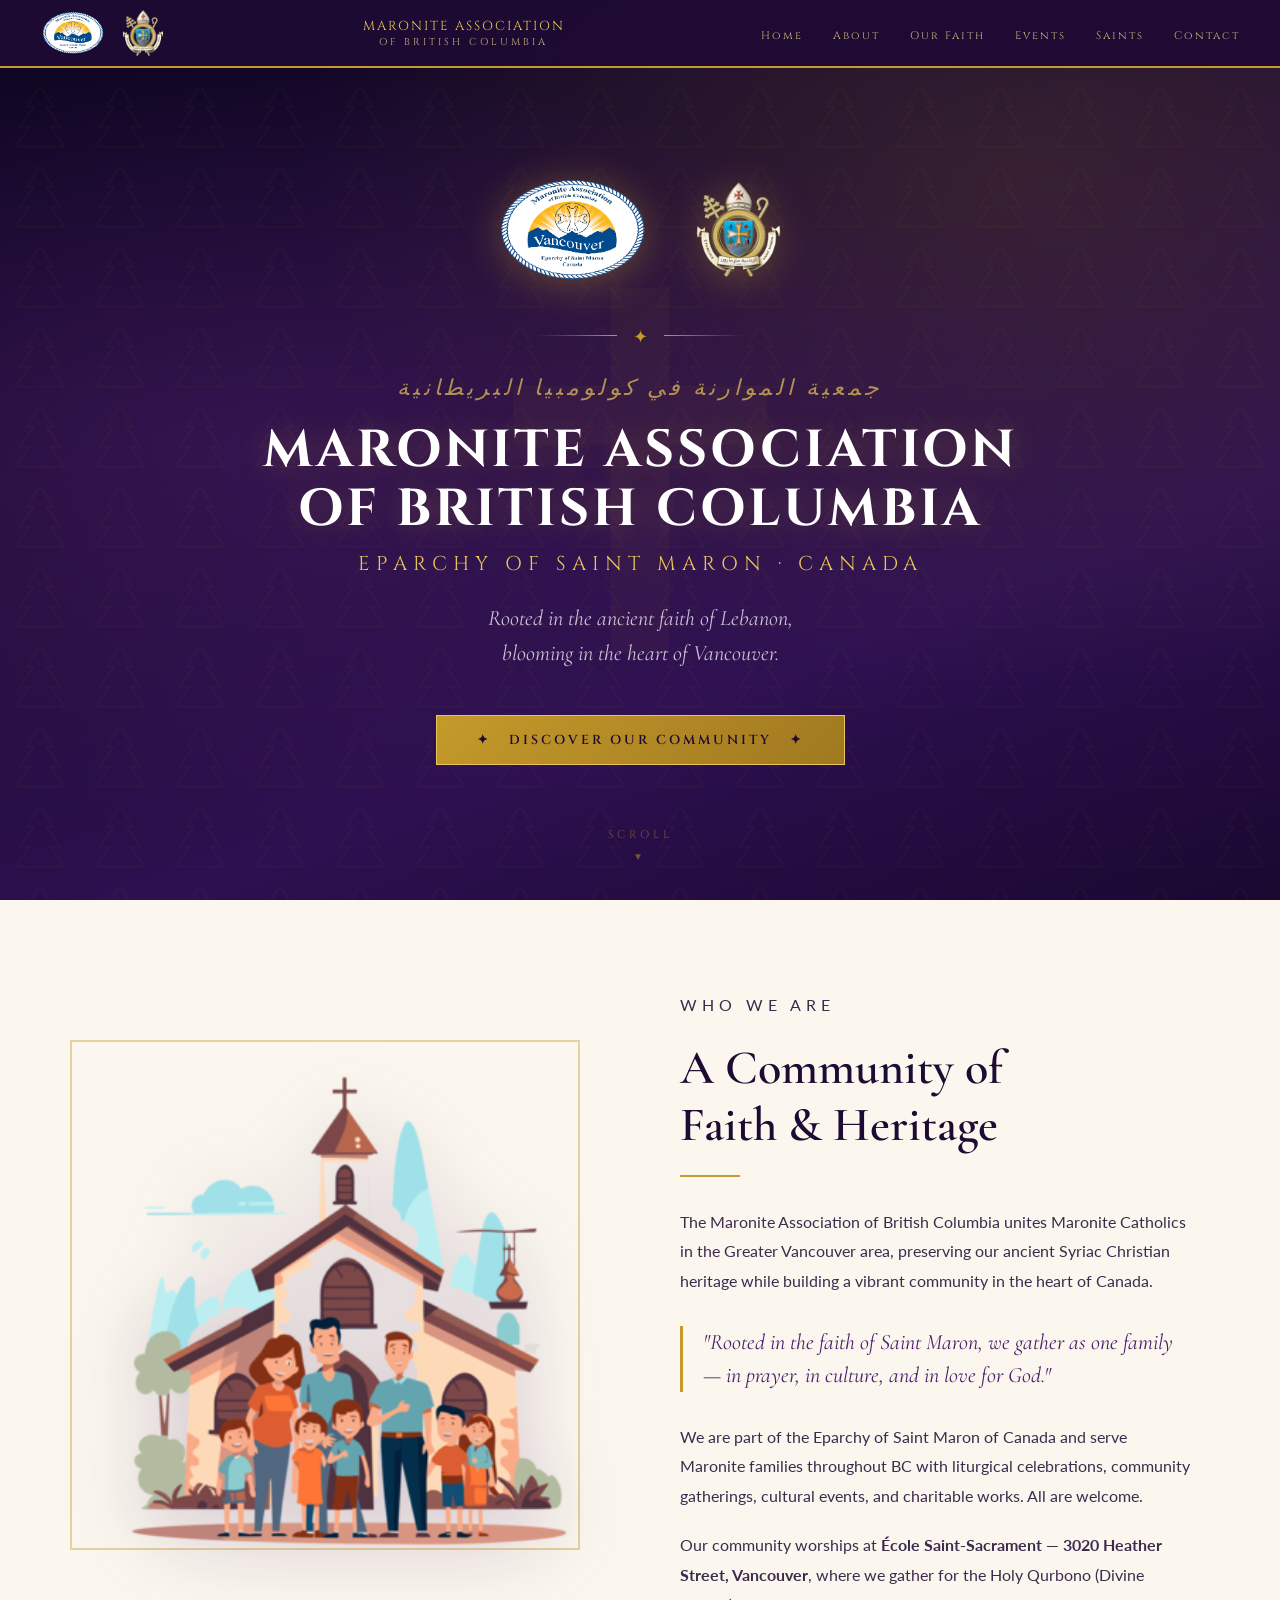
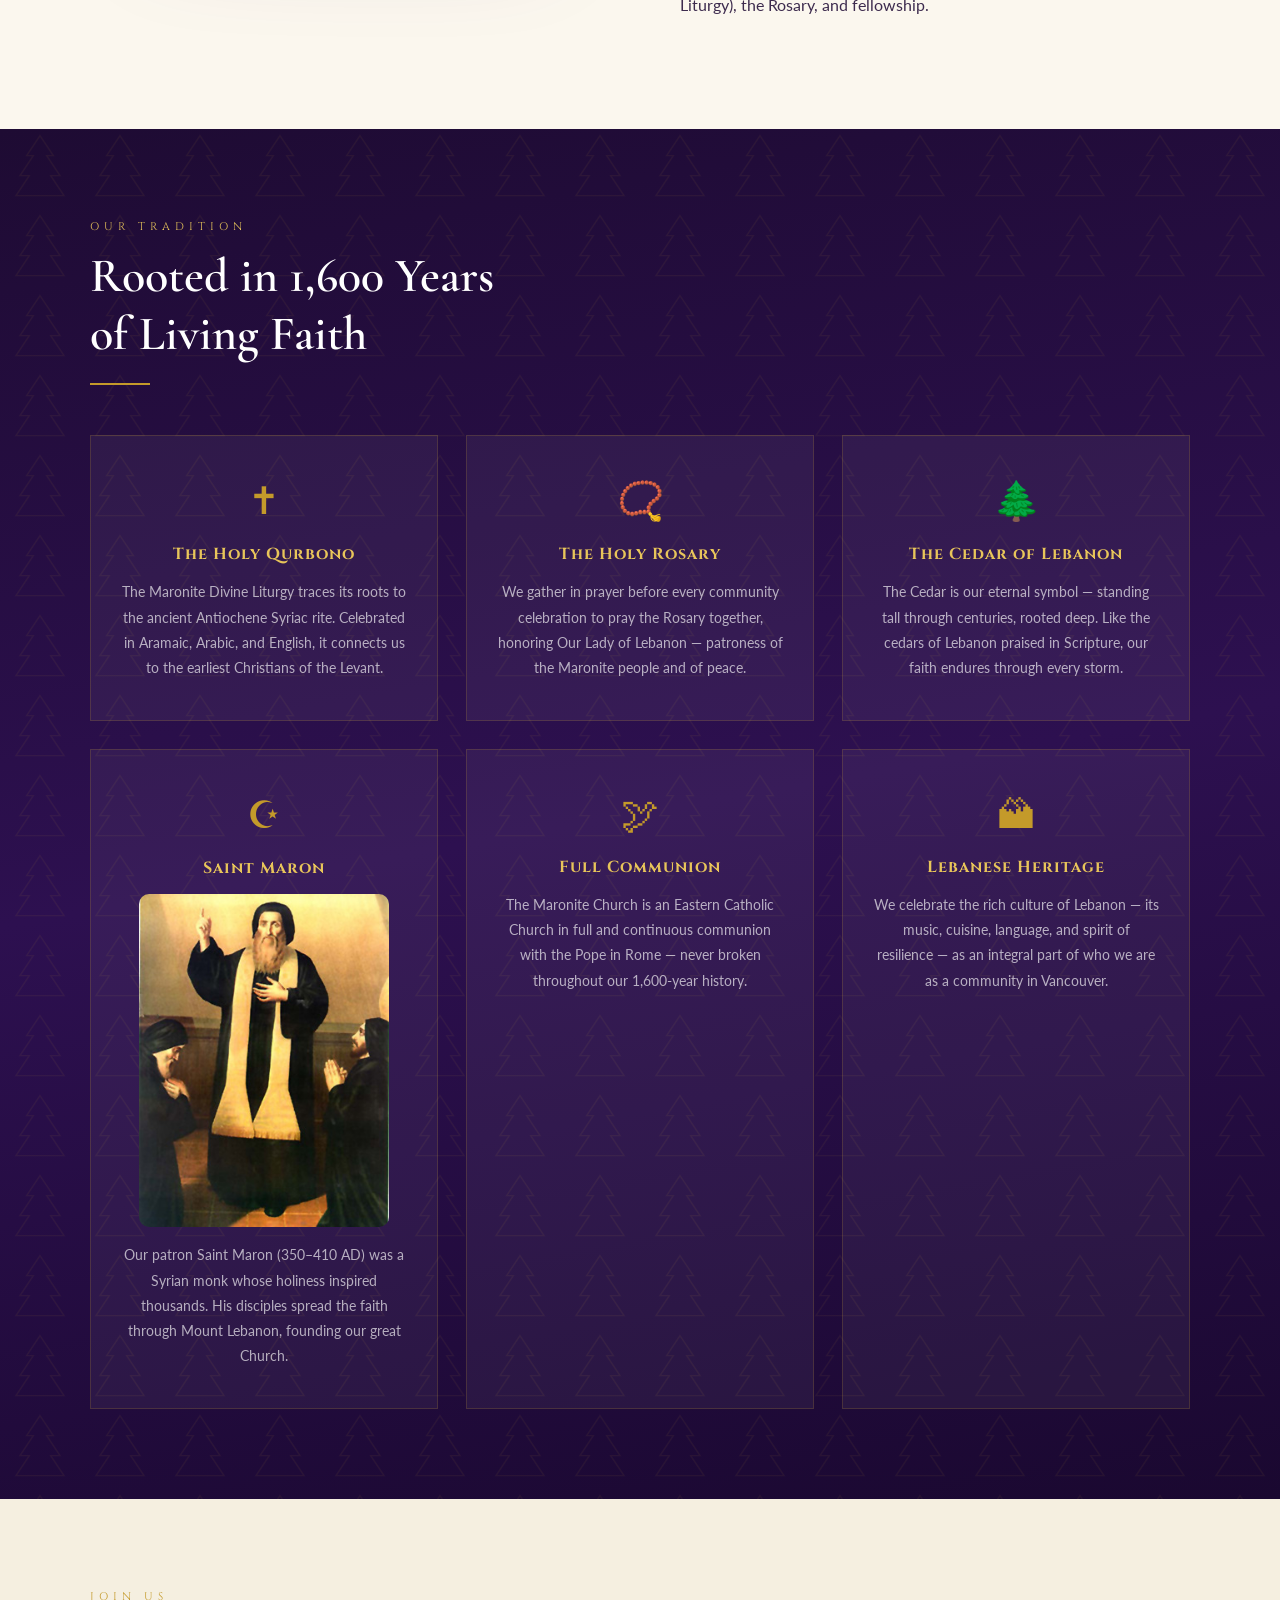
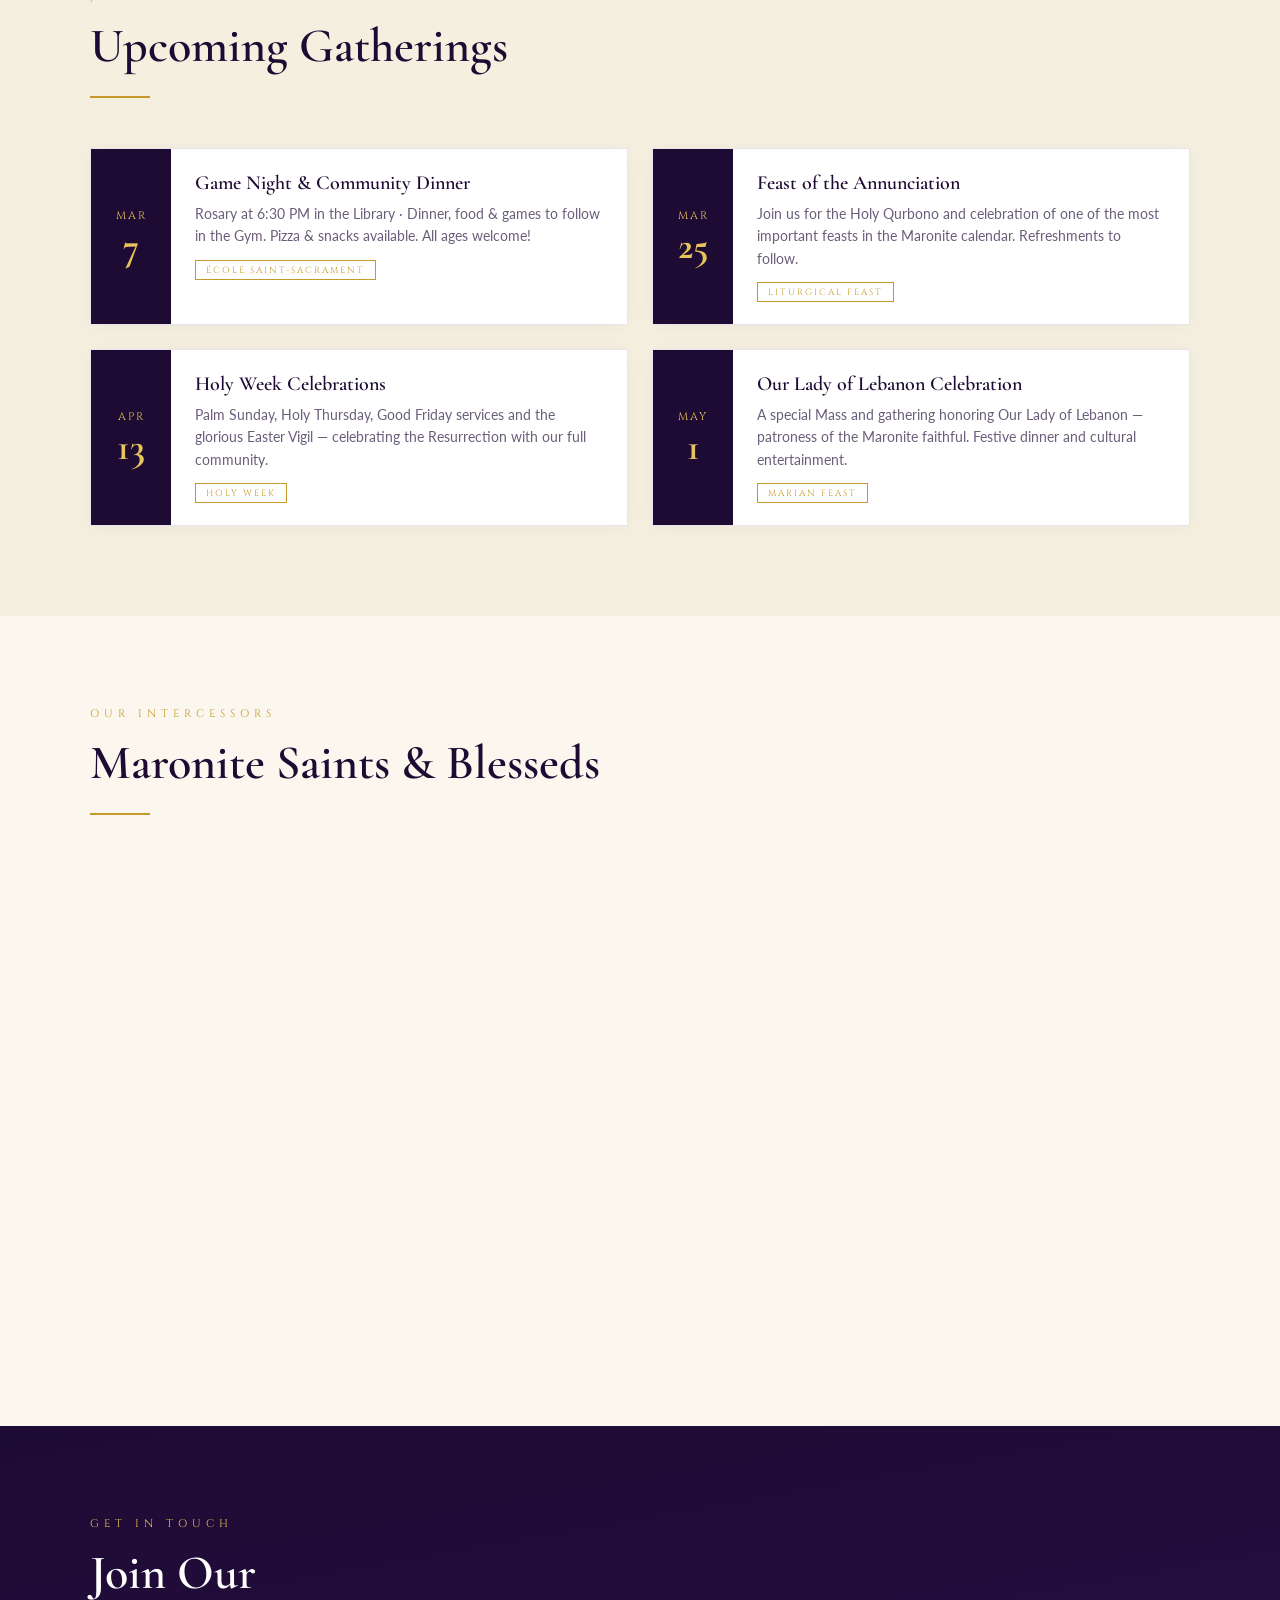
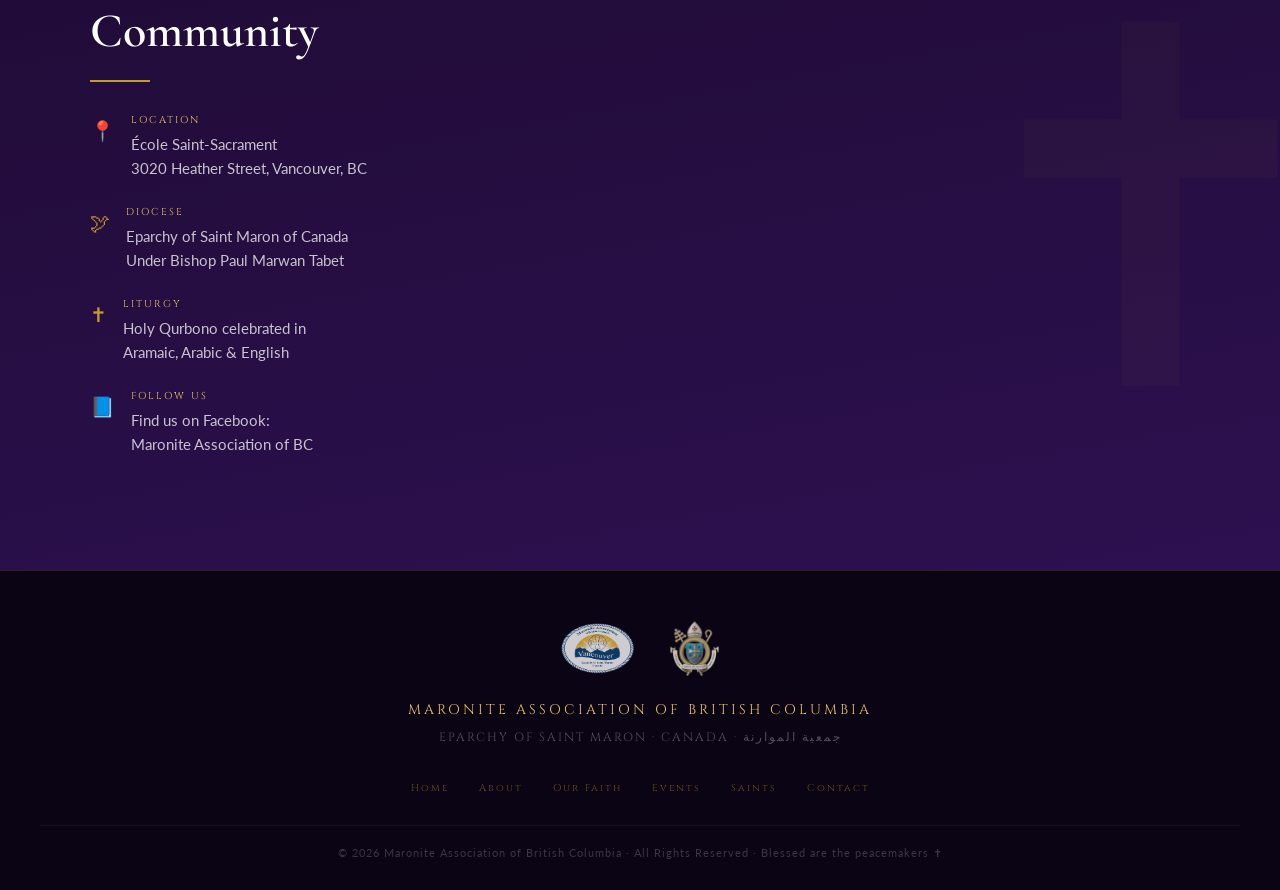
==== index.html @ 038db385 "Upload maronite website" ====
<!DOCTYPE html>
<html lang="en">
<head>
<meta charset="UTF-8">
<meta name="viewport" content="width=device-width, initial-scale=1.0">
<title>Maronite Association of BC</title>
<link rel="preconnect" href="https://fonts.googleapis.com">
<link href="https://fonts.googleapis.com/css2?family=Cormorant+Garamond:ital,wght@0,400;0,600;0,700;1,400;1,600&family=Cinzel:wght@400;600;700&family=Lato:wght@300;400;700&display=swap" rel="stylesheet">
<style>
*, *::before, *::after { box-sizing: border-box; margin: 0; padding: 0; }

:root {
  --deep:    #1E0B33;
  --purple:  #4A1E6B;
  --mid:     #7B3FA0;
  --gold:    #C49A2A;
  --gold2:   #E8C55A;
  --cream:   #FBF7EE;
  --offwhite:#F5EFE0;
  --text:    #1A0A2E;
  --grey:    #6B5E7A;
}

html { scroll-behavior: smooth; }

body {
  font-family: 'Lato', sans-serif;
  background: var(--cream);
  color: var(--text);
  overflow-x: hidden;
}

.faith-image {
  width: 100%;
  max-width: 250px;
  height: auto;
  margin: 15px auto;
  display: block;
  border-radius: 10px;
}

.faith-card {
  text-align: center;
}
/* ── NAV ───────────────────────────────────────────── */
nav {
  position: fixed; top: 0; width: 100%; z-index: 100;
  background: rgba(30, 11, 51, 0.97);
  backdrop-filter: blur(8px);
  border-bottom: 2px solid var(--gold);
  display: flex; align-items: center; justify-content: space-between;
  padding: 0 40px;
  height: 68px;
}
.nav-logos { display: flex; align-items: center; gap: 14px; }
.nav-logos img { height: 46px; width: auto; }
.nav-title {
  font-family: 'Cinzel', serif;
  color: var(--gold2);
  font-size: 13px;
  letter-spacing: 2px;
  text-align: center;
  line-height: 1.4;
}
.nav-title span { display: block; font-size: 10px; color: #C8B080; letter-spacing: 3px; }
.nav-links {
  display: flex; gap: 30px; list-style: none;
}
.nav-links a {
  font-family: 'Cinzel', serif;
  color: #C8B080;
  text-decoration: none;
  font-size: 11px;
  letter-spacing: 2px;
  transition: color 0.3s;
}
.nav-links a:hover { color: var(--gold2); }

/* ── HERO ──────────────────────────────────────────── */
.hero {
  position: relative;
  min-height: 100vh;
  display: flex; flex-direction: column;
  align-items: center; justify-content: center;
  overflow: hidden;
  padding: 100px 20px 60px;
}
.hero-bg {
  position: absolute; inset: 0;
  background:
    radial-gradient(ellipse at 20% 50%, rgba(74,30,107,0.5) 0%, transparent 60%),
    radial-gradient(ellipse at 80% 20%, rgba(196,154,42,0.15) 0%, transparent 50%),
    linear-gradient(160deg, #0D0520 0%, #1E0B33 40%, #2D1050 70%, #1A0830 100%);
}

/* Cedar tree SVG pattern overlay */
.hero-pattern {
  position: absolute; inset: 0;
  background-image: url("data:image/svg+xml,%3Csvg width='60' height='60' viewBox='0 0 60 60' xmlns='http://www.w3.org/2000/svg'%3E%3Cpath d='M30 5 L20 20 L25 20 L15 35 L22 35 L12 50 L48 50 L38 35 L45 35 L35 20 L40 20 Z' fill='none' stroke='rgba(196,154,42,0.08)' stroke-width='1'/%3E%3C/svg%3E");
  background-size: 80px 80px;
  opacity: 0.6;
}

/* Gold cross watermark */
.hero-cross {
  position: absolute;
  font-size: 500px;
  color: rgba(196,154,42,0.04);
  top: 50%; left: 50%;
  transform: translate(-50%, -48%);
  pointer-events: none;
  user-select: none;
  line-height: 1;
}

.hero-content {
  position: relative;
  text-align: center;
  max-width: 800px;
  animation: fadeUp 1.2s ease forwards;
}
@keyframes fadeUp {
  from { opacity:0; transform: translateY(40px); }
  to   { opacity:1; transform: translateY(0); }
}

.hero-logos {
  display: flex; align-items: center; justify-content: center;
  gap: 40px; margin-bottom: 40px;
}
.hero-logos img {
  height: 110px; width: auto;
  filter: drop-shadow(0 4px 20px rgba(196,154,42,0.4));
  animation: floatLogo 4s ease-in-out infinite;
}
.hero-logos img:nth-child(2) { animation-delay: 0.5s; height: 95px; }
@keyframes floatLogo {
  0%,100% { transform: translateY(0); }
  50% { transform: translateY(-6px); }
}

.hero-divider {
  display: flex; align-items: center; gap: 16px;
  margin: 0 auto 28px;
  width: fit-content;
}
.hero-divider::before, .hero-divider::after {
  content: '';
  width: 80px; height: 1px;
  background: linear-gradient(to right, transparent, var(--gold));
}
.hero-divider::after { background: linear-gradient(to left, transparent, var(--gold)); }
.hero-divider-cross {
  color: var(--gold); font-size: 18px;
}

.hero-title {
  font-family: 'Cinzel', serif;
  font-size: clamp(28px, 5vw, 52px);
  font-weight: 700;
  color: #fff;
  line-height: 1.15;
  letter-spacing: 3px;
  text-shadow: 0 2px 30px rgba(196,154,42,0.3);
  margin-bottom: 10px;
}
.hero-title-sub {
  font-family: 'Cinzel', serif;
  font-size: clamp(14px, 2vw, 20px);
  color: var(--gold2);
  letter-spacing: 6px;
  margin-bottom: 24px;
}
.hero-arabic {
  font-size: 22px;
  color: rgba(232,197,90,0.7);
  letter-spacing: 4px;
  margin-bottom: 20px;
  font-family: 'Cormorant Garamond', serif;
  font-style: italic;
}
.hero-tagline {
  font-family: 'Cormorant Garamond', serif;
  font-size: clamp(16px, 2.2vw, 22px);
  font-style: italic;
  color: rgba(255,255,255,0.75);
  line-height: 1.6;
  max-width: 560px;
  margin: 0 auto 44px;
}

.hero-cta {
  display: inline-flex; align-items: center; gap: 12px;
  padding: 15px 40px;
  background: linear-gradient(135deg, var(--gold), #A07820);
  color: var(--deep);
  font-family: 'Cinzel', serif;
  font-size: 13px;
  font-weight: 600;
  letter-spacing: 3px;
  text-decoration: none;
  border: 1px solid var(--gold2);
  transition: all 0.3s;
  position: relative;
  overflow: hidden;
}
.hero-cta::before {
  content: '';
  position: absolute; inset: 0;
  background: linear-gradient(135deg, transparent, rgba(255,255,255,0.15), transparent);
  transform: translateX(-100%);
  transition: transform 0.5s;
}
.hero-cta:hover::before { transform: translateX(100%); }
.hero-cta:hover { box-shadow: 0 6px 30px rgba(196,154,42,0.5); transform: translateY(-2px); }

.hero-scroll {
  position: absolute; bottom: 36px; left: 50%;
  transform: translateX(-50%);
  color: rgba(196,154,42,0.5);
  font-size: 11px;
  letter-spacing: 4px;
  font-family: 'Cinzel', serif;
  display: flex; flex-direction: column; align-items: center; gap: 8px;
  animation: pulse 2s ease-in-out infinite;
}
@keyframes pulse { 0%,100%{opacity:0.5} 50%{opacity:1} }
.hero-scroll::after {
  content: '▼';
  font-size: 10px;
}

/* ── SECTIONS COMMON ────────────────────────────────── */
section { padding: 90px 40px; }
.section-inner { max-width: 1100px; margin: 0 auto; }
.section-tag {
  font-family: 'Cinzel', serif;
  font-size: 11px;
  letter-spacing: 5px;
  color: var(--gold);
  text-transform: uppercase;
  margin-bottom: 14px;
}
.section-title {
  font-family: 'Cormorant Garamond', serif;
  font-size: clamp(30px, 4vw, 48px);
  font-weight: 600;
  line-height: 1.2;
  margin-bottom: 20px;
  color: var(--deep);
}
.gold-rule {
  width: 60px; height: 2px;
  background: var(--gold);
  margin: 0 0 30px;
}

/* ── ABOUT ─────────────────────────────────────────── */
.about { background: var(--cream); }
.about-grid {
  display: grid;
  grid-template-columns: 1fr 1fr;
  gap: 80px;
  align-items: center;
}
.about-image-wrap {
  position: relative;
}
.about-image-wrap::before {
  content: '';
  position: absolute;
  top: -20px; left: -20px;
  right: 20px; bottom: 20px;
  border: 2px solid var(--gold);
  opacity: 0.4;
  pointer-events: none;
}
.about-image-wrap img {
  width: 100%;
  display: block;
  filter: drop-shadow(0 10px 40px rgba(74,30,107,0.2));
}
.about-text p {
  font-family: 'Lato', sans-serif;
  font-size: 16px;
  line-height: 1.85;
  color: #3D2B4E;
  margin-bottom: 20px;
}
.about-quote {
  font-family: 'Cormorant Garamond', serif;
  font-size: 22px;
  font-style: italic;
  color: var(--purple);
  border-left: 3px solid var(--gold);
  padding-left: 20px;
  margin: 30px 0;
  line-height: 1.5;
}

/* ── FAITH ─────────────────────────────────────────── */
.faith {
  background: linear-gradient(170deg, #1E0B33 0%, #2D1050 50%, #1A0830 100%);
  position: relative;
  overflow: hidden;
}
.faith::before {
  content: '';
  position: absolute; inset: 0;
  background-image: url("data:image/svg+xml,%3Csvg width='60' height='60' viewBox='0 0 60 60' xmlns='http://www.w3.org/2000/svg'%3E%3Cpath d='M30 5 L20 20 L25 20 L15 35 L22 35 L12 50 L48 50 L38 35 L45 35 L35 20 L40 20 Z' fill='none' stroke='rgba(196,154,42,0.07)' stroke-width='1'/%3E%3C/svg%3E");
  background-size: 80px 80px;
}
.faith .section-title { color: #fff; }
.faith .section-tag { color: var(--gold2); }
.faith-grid {
  display: grid;
  grid-template-columns: repeat(3, 1fr);
  gap: 28px;
  margin-top: 50px;
}
.faith-card {
  background: rgba(255,255,255,0.05);
  border: 1px solid rgba(196,154,42,0.2);
  padding: 40px 30px;
  position: relative;
  transition: all 0.4s;
  overflow: hidden;
}
.faith-card::before {
  content: '';
  position: absolute;
  top: 0; left: 0; right: 0;
  height: 3px;
  background: linear-gradient(90deg, transparent, var(--gold), transparent);
  transform: scaleX(0);
  transition: transform 0.4s;
}
.faith-card:hover { background: rgba(255,255,255,0.08); transform: translateY(-4px); }
.faith-card:hover::before { transform: scaleX(1); }
.faith-icon {
  font-size: 38px;
  margin-bottom: 20px;
  display: block;
  color: var(--gold);
}
.faith-card h3 {
  font-family: 'Cinzel', serif;
  font-size: 16px;
  color: var(--gold2);
  margin-bottom: 14px;
  letter-spacing: 1px;
}
.faith-card p {
  font-size: 14px;
  line-height: 1.8;
  color: rgba(255,255,255,0.65);
}

/* ── EVENTS ────────────────────────────────────────── */
.events { background: var(--offwhite); }
.events-grid {
  display: grid;
  grid-template-columns: repeat(2, 1fr);
  gap: 24px;
  margin-top: 50px;
}
.event-card {
  background: #fff;
  border: 1px solid rgba(74,30,107,0.12);
  display: flex;
  overflow: hidden;
  transition: all 0.35s;
  box-shadow: 0 2px 20px rgba(0,0,0,0.04);
}
.event-card:hover {
  box-shadow: 0 10px 40px rgba(74,30,107,0.12);
  transform: translateY(-3px);
}
.event-date {
  min-width: 80px;
  background: var(--deep);
  display: flex; flex-direction: column;
  align-items: center; justify-content: center;
  padding: 20px 14px;
  color: var(--gold2);
}
.event-date .month {
  font-family: 'Cinzel', serif;
  font-size: 11px;
  letter-spacing: 2px;
  text-transform: uppercase;
  margin-bottom: 4px;
}
.event-date .day {
  font-family: 'Cormorant Garamond', serif;
  font-size: 38px;
  font-weight: 700;
  line-height: 1;
}
.event-info { padding: 22px 24px; }
.event-info h3 {
  font-family: 'Cormorant Garamond', serif;
  font-size: 20px;
  font-weight: 600;
  color: var(--deep);
  margin-bottom: 8px;
}
.event-info p { font-size: 14px; color: var(--grey); line-height: 1.6; }
.event-tag {
  display: inline-block;
  font-family: 'Cinzel', serif;
  font-size: 9px;
  letter-spacing: 2px;
  color: var(--gold);
  border: 1px solid var(--gold);
  padding: 3px 10px;
  margin-top: 12px;
}

/* ── GALLERY / SAINTS ──────────────────────────────── */
.saints {
  background: var(--cream);
  position: relative;
}
.saints-grid {
  display: grid;
  grid-template-columns: repeat(3, 1fr);
  gap: 20px;
  margin-top: 50px;
}
.saint-card {
  position: relative;
  overflow: hidden;
  background: var(--deep);
  aspect-ratio: 3/4;
  display: flex; flex-direction: column;
  justify-content: flex-end;
  padding: 28px 24px;
  transition: transform 0.4s;
}
.saint-card:hover { transform: scale(1.02); }
.saint-card::before {
  content: attr(data-cross);
  position: absolute;
  top: 50%; left: 50%;
  transform: translate(-50%, -60%);
  font-size: 120px;
  color: rgba(196,154,42,0.07);
  pointer-events: none;
}
.saint-bg {
  position: absolute; inset: 0;
  background: linear-gradient(170deg, var(--purple), var(--deep));
}
.saint-card:nth-child(1) .saint-bg { background: linear-gradient(170deg, #3D1B5E, #1A0830); }
.saint-card:nth-child(2) .saint-bg { background: linear-gradient(170deg, #2A1848, #1E1040); }
.saint-card:nth-child(3) .saint-bg { background: linear-gradient(170deg, #1C1248, #0D0820); }
.saint-overlay {
  position: absolute; inset: 0;
  background: linear-gradient(to top, rgba(10,4,24,0.9) 0%, transparent 55%);
}
.saint-icon {
  position: absolute;
  top: 50%; left: 50%;
  transform: translate(-50%, -65%);
  font-size: 70px;
  opacity: 0.3;
  color: var(--gold2);
  filter: drop-shadow(0 0 30px rgba(196,154,42,0.3));
}
.saint-info { position: relative; }
.saint-info h3 {
  font-family: 'Cormorant Garamond', serif;
  font-size: 24px;
  font-weight: 600;
  color: #fff;
  margin-bottom: 8px;
}
.saint-info p { font-size: 13px; color: rgba(255,255,255,0.6); line-height: 1.6; }
.saint-gold { color: var(--gold); font-family: 'Cinzel', serif; font-size: 10px; letter-spacing: 3px; display: block; margin-bottom: 8px; }

/* ── CONTACT ───────────────────────────────────────── */
.contact {
  background: linear-gradient(170deg, #1E0B33, #2D1050);
  position: relative; overflow: hidden;
}
.contact::before {
  content: '✝';
  position: absolute;
  top: 50%; right: -80px;
  transform: translateY(-50%);
  font-size: 500px;
  color: rgba(196,154,42,0.03);
  pointer-events: none;
}
.contact-grid {
  display: grid;
  grid-template-columns: 1fr 1fr;
  gap: 80px;
  align-items: start;
}
.contact .section-title { color: #fff; }
.contact .section-tag { color: var(--gold2); }
.contact-info-block {
  margin-top: 30px;
}
.contact-row {
  display: flex; gap: 16px; align-items: flex-start;
  margin-bottom: 24px;
  color: rgba(255,255,255,0.75);
  font-size: 15px;
  line-height: 1.6;
}
.contact-icon {
  color: var(--gold);
  font-size: 20px;
  margin-top: 2px;
  flex-shrink: 0;
}
.contact-label {
  font-family: 'Cinzel', serif;
  font-size: 10px;
  letter-spacing: 2px;
  color: var(--gold2);
  display: block;
  margin-bottom: 4px;
}
.contact-form {
  background: rgba(255,255,255,0.05);
  border: 1px solid rgba(196,154,42,0.2);
  padding: 40px;
}
.contact-form h3 {
  font-family: 'Cinzel', serif;
  color: var(--gold2);
  font-size: 14px;
  letter-spacing: 3px;
  margin-bottom: 28px;
}
.form-group { margin-bottom: 20px; }
.form-group label {
  display: block;
  font-family: 'Cinzel', serif;
  font-size: 10px;
  letter-spacing: 2px;
  color: var(--gold);
  margin-bottom: 8px;
}
.form-group input, .form-group textarea {
  width: 100%;
  background: rgba(255,255,255,0.07);
  border: 1px solid rgba(196,154,42,0.25);
  color: #fff;
  padding: 12px 16px;
  font-family: 'Lato', sans-serif;
  font-size: 14px;
  outline: none;
  transition: border-color 0.3s;
}
.form-group textarea { min-height: 110px; resize: vertical; }
.form-group input:focus, .form-group textarea:focus {
  border-color: var(--gold);
  background: rgba(255,255,255,0.1);
}
.form-submit {
  width: 100%;
  padding: 14px;
  background: linear-gradient(135deg, var(--gold), #A07820);
  color: var(--deep);
  font-family: 'Cinzel', serif;
  font-size: 12px;
  letter-spacing: 3px;
  border: none;
  cursor: pointer;
  transition: all 0.3s;
}
.form-submit:hover { opacity: 0.9; transform: translateY(-2px); box-shadow: 0 6px 20px rgba(196,154,42,0.4); }

/* ── FOOTER ────────────────────────────────────────── */
footer {
  background: #0A0415;
  border-top: 1px solid rgba(196,154,42,0.2);
  padding: 50px 40px 30px;
  text-align: center;
}
.footer-logos { display: flex; justify-content: center; gap: 30px; margin-bottom: 24px; }
.footer-logos img { height: 55px; opacity: 0.8; filter: grayscale(20%); }
.footer-title {
  font-family: 'Cinzel', serif;
  color: var(--gold2);
  font-size: 14px;
  letter-spacing: 3px;
  margin-bottom: 10px;
}
.footer-sub {
  font-size: 12px;
  color: rgba(255,255,255,0.3);
  letter-spacing: 2px;
  font-family: 'Cinzel', serif;
  margin-bottom: 30px;
}
.footer-links {
  display: flex; justify-content: center; gap: 30px;
  list-style: none; margin-bottom: 30px;
}
.footer-links a {
  font-family: 'Cinzel', serif;
  font-size: 10px;
  letter-spacing: 2px;
  color: rgba(196,154,42,0.5);
  text-decoration: none;
  transition: color 0.3s;
}
.footer-links a:hover { color: var(--gold2); }
.footer-bottom {
  font-size: 11px;
  color: rgba(255,255,255,0.2);
  letter-spacing: 1px;
  padding-top: 20px;
  border-top: 1px solid rgba(255,255,255,0.06);
}

/* Responsive */
@media (max-width: 768px) {
  nav { padding: 0 20px; }
  .nav-links { display: none; }
  .about-grid, .contact-grid { grid-template-columns: 1fr; gap: 40px; }
  .faith-grid { grid-template-columns: 1fr; }
  .events-grid { grid-template-columns: 1fr; }
  .saints-grid { grid-template-columns: 1fr 1fr; }
  section { padding: 60px 24px; }
}

/* Animations on scroll */
.reveal {
  opacity: 0;
  transform: translateY(30px);
  transition: all 0.7s cubic-bezier(0.4, 0, 0.2, 1);
}
.reveal.visible {
  opacity: 1;
  transform: translateY(0);
}
</style>
</head>
<body>

<!-- NAV -->
<nav>
  <div class="nav-logos">
    <img src="[data-uri]" alt="Maronite Association of BC">
    <img src="[data-uri]" alt="Eparchy of Saint Maron">
  </div>
  <div class="nav-title">
    MARONITE ASSOCIATION
    <span>OF BRITISH COLUMBIA</span>
  </div>
  <ul class="nav-links">
    <li><a href="index.html" class="active">Home</a></li>
    <li><a href="about.html">About</a></li>
    <li><a href="faith.html">Our Faith</a></li>
    <li><a href="events.html">Events</a></li>
    <li><a href="saints.html">Saints</a></li>
    <li><a href="contact.html">Contact</a></li>
  </ul>
</nav>

<!-- HERO -->
<section class="hero">
  <div class="hero-bg"></div>
  <div class="hero-pattern"></div>
  <div class="hero-cross">✝</div>

  <div class="hero-content">
    <div class="hero-logos">
      <img src="[data-uri]" alt="Maronite Association of BC Logo">
      <img src="[data-uri]" alt="Eparchy Saint Maron Canada">
    </div>

    <div class="hero-divider">
      <div class="hero-divider-cross">✦</div>
    </div>

    <div class="hero-arabic">جمعية الموارنة في كولومبيا البريطانية</div>
    <h1 class="hero-title">MARONITE ASSOCIATION<br>OF BRITISH COLUMBIA</h1>
    <p class="hero-title-sub">EPARCHY OF SAINT MARON · CANADA</p>
    <p class="hero-tagline">
      Rooted in the ancient faith of Lebanon,<br>blooming in the heart of Vancouver.
    </p>

    <a href="#about" class="hero-cta">✦ &nbsp; DISCOVER OUR COMMUNITY &nbsp; ✦</a>
  </div>

  <div class="hero-scroll">SCROLL</div>
</section>

<!-- ABOUT -->
<section class="about" id="about">
  <div class="section-inner">
    <div class="about-grid">
      <div class="about-image-wrap reveal">
        <img src="[data-uri]" alt="Our Community">
      </div>
      <div class="about-text reveal">
        <p class="section-tag">WHO WE ARE</p>
        <h2 class="section-title">A Community of<br>Faith &amp; Heritage</h2>
        <div class="gold-rule"></div>
        <p>The Maronite Association of British Columbia unites Maronite Catholics in the Greater Vancouver area, preserving our ancient Syriac Christian heritage while building a vibrant community in the heart of Canada.</p>
        <blockquote class="about-quote">
          "Rooted in the faith of Saint Maron, we gather as one family — in prayer, in culture, and in love for God."
        </blockquote>
        <p>We are part of the Eparchy of Saint Maron of Canada and serve Maronite families throughout BC with liturgical celebrations, community gatherings, cultural events, and charitable works. All are welcome.</p>
        <p>Our community worships at <strong>École Saint-Sacrament — 3020 Heather Street, Vancouver</strong>, where we gather for the Holy Qurbono (Divine Liturgy), the Rosary, and fellowship.</p>
      </div>
    </div>
  </div>
</section>

<!-- FAITH -->
<section class="faith" id="faith">
  <div class="section-inner">
    <p class="section-tag reveal">OUR TRADITION</p>
    <h2 class="section-title reveal">Rooted in 1,600 Years<br>of Living Faith</h2>
    <div class="gold-rule reveal"></div>
    <div class="faith-grid">
      <div class="faith-card reveal">
        <span class="faith-icon">✝</span>
        <h3>The Holy Qurbono</h3>
        <p>The Maronite Divine Liturgy traces its roots to the ancient Antiochene Syriac rite. Celebrated in Aramaic, Arabic, and English, it connects us to the earliest Christians of the Levant.</p>
      </div>
      <div class="faith-card reveal">
        <span class="faith-icon">📿</span>
        <h3>The Holy Rosary</h3>
        <p>We gather in prayer before every community celebration to pray the Rosary together, honoring Our Lady of Lebanon — patroness of the Maronite people and of peace.</p>
      </div>
      <div class="faith-card reveal">
        <span class="faith-icon">🌲</span>
        <h3>The Cedar of Lebanon</h3>
        <p>The Cedar is our eternal symbol — standing tall through centuries, rooted deep. Like the cedars of Lebanon praised in Scripture, our faith endures through every storm.</p>
      </div>
      <div class="faith-card reveal">
        <span class="faith-icon">☪</span>
        <h3>Saint Maron</h3>
        <img src="saint_maron.jpg" alt="Saint Maron" class="faith-image">
        <p>Our patron Saint Maron (350–410 AD) was a Syrian monk whose holiness inspired thousands. His disciples spread the faith through Mount Lebanon, founding our great Church.</p>
      </div>
      <div class="faith-card reveal">
        <span class="faith-icon">🕊</span>
        <h3>Full Communion</h3>
        <p>The Maronite Church is an Eastern Catholic Church in full and continuous communion with the Pope in Rome — never broken throughout our 1,600-year history.</p>
      </div>
      <div class="faith-card reveal">
        <span class="faith-icon">🏔</span>
        <h3>Lebanese Heritage</h3>
        <p>We celebrate the rich culture of Lebanon — its music, cuisine, language, and spirit of resilience — as an integral part of who we are as a community in Vancouver.</p>
      </div>
    </div>
  </div>
</section>

<!-- EVENTS -->
<section class="events" id="events">
  <div class="section-inner">
    <p class="section-tag reveal">JOIN US</p>
    <h2 class="section-title reveal">Upcoming Gatherings</h2>
    <div class="gold-rule reveal"></div>
    <div class="events-grid">
      <div class="event-card reveal">
        <div class="event-date">
          <span class="month">Mar</span>
          <span class="day">7</span>
        </div>
        <div class="event-info">
          <h3>Game Night & Community Dinner</h3>
          <p>Rosary at 6:30 PM in the Library · Dinner, food &amp; games to follow in the Gym. Pizza &amp; snacks available. All ages welcome!</p>
          <span class="event-tag">ÉCOLE SAINT-SACRAMENT</span>
        </div>
      </div>
      <div class="event-card reveal">
        <div class="event-date">
          <span class="month">Mar</span>
          <span class="day">25</span>
        </div>
        <div class="event-info">
          <h3>Feast of the Annunciation</h3>
          <p>Join us for the Holy Qurbono and celebration of one of the most important feasts in the Maronite calendar. Refreshments to follow.</p>
          <span class="event-tag">LITURGICAL FEAST</span>
        </div>
      </div>
      <div class="event-card reveal">
        <div class="event-date">
          <span class="month">Apr</span>
          <span class="day">13</span>
        </div>
        <div class="event-info">
          <h3>Holy Week Celebrations</h3>
          <p>Palm Sunday, Holy Thursday, Good Friday services and the glorious Easter Vigil — celebrating the Resurrection with our full community.</p>
          <span class="event-tag">HOLY WEEK</span>
        </div>
      </div>
      <div class="event-card reveal">
        <div class="event-date">
          <span class="month">May</span>
          <span class="day">1</span>
        </div>
        <div class="event-info">
          <h3>Our Lady of Lebanon Celebration</h3>
          <p>A special Mass and gathering honoring Our Lady of Lebanon — patroness of the Maronite faithful. Festive dinner and cultural entertainment.</p>
          <span class="event-tag">MARIAN FEAST</span>
        </div>
      </div>
    </div>
  </div>
</section>

<!-- SAINTS -->
<section class="saints" id="saints">
  <div class="section-inner">
    <p class="section-tag reveal">OUR INTERCESSORS</p>
    <h2 class="section-title reveal">Maronite Saints &amp; Blesseds</h2>
    <div class="gold-rule reveal"></div>
    <div class="saints-grid">
      <div class="saint-card reveal" data-cross="✝">
        <div class="saint-bg"></div>
        <div class="saint-overlay"></div>
        <div class="saint-icon">✝</div>
        <div class="saint-info">
          <span class="saint-gold">PATRON · 350–410 AD</span>
          <h3>Saint Maron</h3>
          <p>The hermit monk of Syria whose disciples spread across Lebanon, founding our ancient Church and its unbroken faith.</p>
        </div>
      </div>
      <div class="saint-card reveal" data-cross="☩">
        <div class="saint-bg"></div>
        <div class="saint-overlay"></div>
        <div class="saint-icon">☩</div>
        <div class="saint-info">
          <span class="saint-gold">CANONIZED · 1977</span>
          <h3>Saint Charbel Makhlouf</h3>
          <p>The hermit monk of Lebanon, whose incorruptible body and miraculous healings have made him beloved around the world.</p>
        </div>
      </div>
      <div class="saint-card reveal" data-cross="✦">
        <div class="saint-bg"></div>
        <div class="saint-overlay"></div>
        <div class="saint-icon">✦</div>
        <div class="saint-info">
          <span class="saint-gold">CANONIZED · 2001</span>
          <h3>Saint Rafqa</h3>
          <p>The Lebanese nun who offered her suffering as prayer. Her endurance and mystical union with Christ inspire millions.</p>
        </div>
      </div>
    </div>
  </div>
</section>

<!-- CONTACT -->
<section class="contact" id="contact">
  <div class="section-inner">
    <div class="contact-grid">
      <div>
        <p class="section-tag reveal">GET IN TOUCH</p>
        <h2 class="section-title reveal">Join Our<br>Community</h2>
        <div class="gold-rule reveal"></div>
        <div class="contact-info-block reveal">
          <div class="contact-row">
            <span class="contact-icon">📍</span>
            <div>
              <span class="contact-label">LOCATION</span>
              École Saint-Sacrament<br>3020 Heather Street, Vancouver, BC
            </div>
          </div>
          <div class="contact-row">
            <span class="contact-icon">🕊</span>
            <div>
              <span class="contact-label">DIOCESE</span>
              Eparchy of Saint Maron of Canada<br>Under Bishop Paul Marwan Tabet
            </div>
          </div>
          <div class="contact-row">
            <span class="contact-icon">✝</span>
            <div>
              <span class="contact-label">LITURGY</span>
              Holy Qurbono celebrated in<br>Aramaic, Arabic &amp; English
            </div>
          </div>
          <div class="contact-row">
            <span class="contact-icon">📘</span>
            <div>
              <span class="contact-label">FOLLOW US</span>
              Find us on Facebook:<br>Maronite Association of BC
            </div>
          </div>
        </div>
      </div>
      <div class="contact-form reveal">
        <h3>SEND US A MESSAGE</h3>
        <div class="form-group">
          <label>YOUR NAME</label>
          <input type="text" placeholder="Elias Mansour">
        </div>
        <div class="form-group">
          <label>EMAIL ADDRESS</label>
          <input type="email" placeholder="elias@example.com">
        </div>
        <div class="form-group">
          <label>MESSAGE</label>
          <textarea placeholder="How can we help you? We'd love to welcome you to our community..."></textarea>
        </div>
        <button class="form-submit">✦ &nbsp; SEND MESSAGE</button>
      </div>
    </div>
  </div>
</section>

<!-- FOOTER -->
<footer>
  <div class="footer-logos">
    <img src="[data-uri]" alt="Maronite Association BC">
    <img src="[data-uri]" alt="Eparchy Saint Maron">
  </div>
  <p class="footer-title">MARONITE ASSOCIATION OF BRITISH COLUMBIA</p>
  <p class="footer-sub">EPARCHY OF SAINT MARON · CANADA ·  جمعية الموارنة</p>
  <ul class="footer-links">
    <li><a href="index.html">Home</a></li>
    <li><a href="about.html">About</a></li>
    <li><a href="faith.html">Our Faith</a></li>
    <li><a href="events.html">Events</a></li>
    <li><a href="saints.html">Saints</a></li>
    <li><a href="contact.html">Contact</a></li>
  </ul>
  <p class="footer-bottom">© 2026 Maronite Association of British Columbia · All Rights Reserved · Blessed are the peacemakers ✝</p>
</footer>

<script>
// Scroll reveal
const reveals = document.querySelectorAll('.reveal');
const observer = new IntersectionObserver((entries) => {
  entries.forEach((entry, i) => {
    if (entry.isIntersecting) {
      setTimeout(() => entry.target.classList.add('visible'), i * 80);
    }
  });
}, { threshold: 0.1 });
reveals.forEach(el => observer.observe(el));

// Nav background on scroll
window.addEventListener('scroll', () => {
  document.querySelector('nav').style.background =
    window.scrollY > 50 ? 'rgba(10,4,21,0.98)' : 'rgba(30,11,51,0.97)';
});

// Form submit
document.querySelector('.form-submit').addEventListener('click', () => {
  alert('Thank you for your message! We will be in touch soon. God bless you. ✝');
});
</script>
</body>
</html>
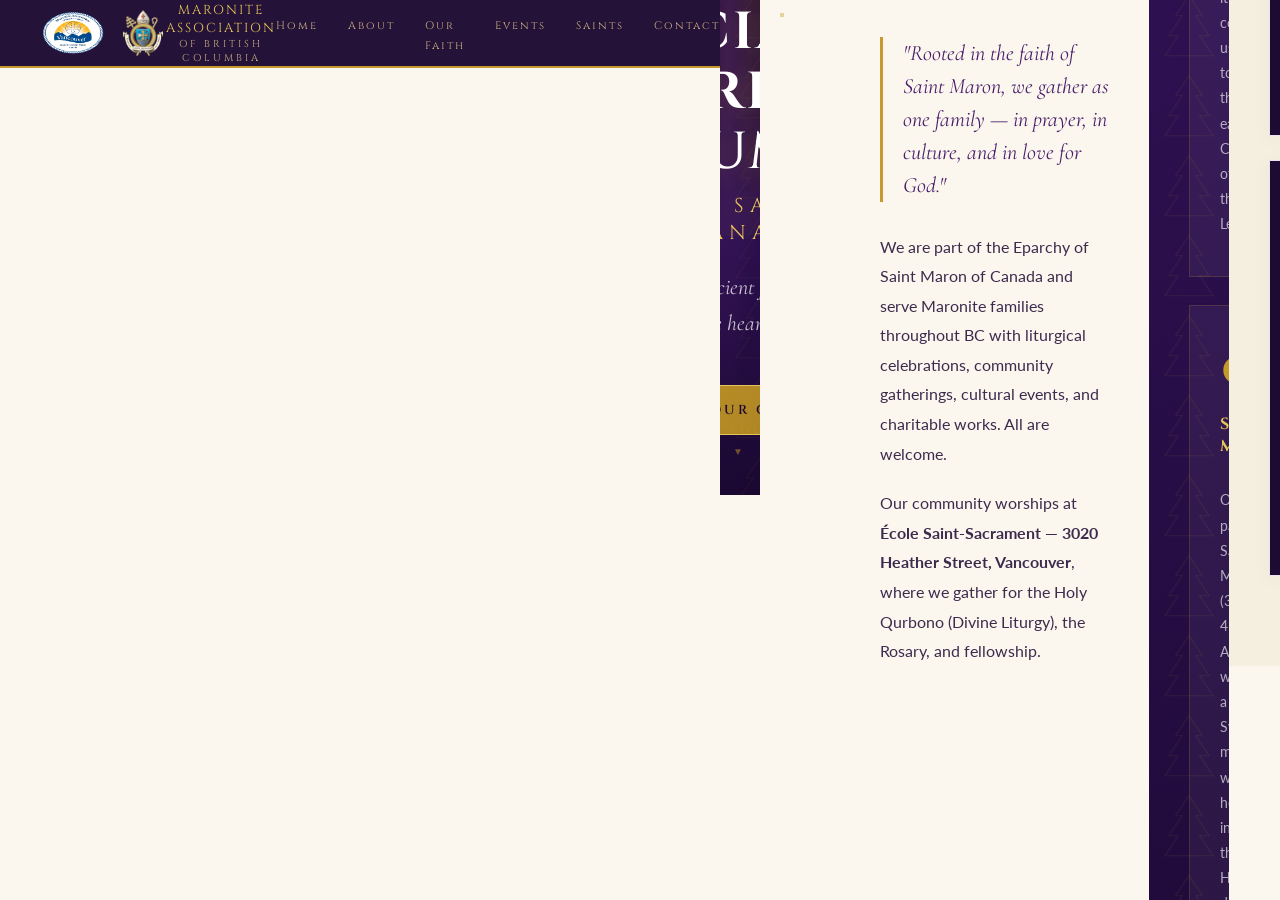
==== commit 16fe41de: "Mobile responsiveness + real saint photos" ====
--- a/index.html
+++ b/index.html
@@ -620,15 +620,41 @@
   border-top: 1px solid rgba(255,255,255,0.06);
 }
 
+/* Hamburger */
+.hamburger {
+  display: none;
+  flex-direction: column;
+  gap: 5px;
+  cursor: pointer;
+  background: none;
+  border: none;
+  padding: 6px;
+}
+.hamburger span {
+  display: block;
+  width: 24px; height: 2px;
+  background: var(--gold2);
+  transition: all 0.3s;
+}
+
 /* Responsive */
 @media (max-width: 768px) {
-  nav { padding: 0 20px; }
-  .nav-links { display: none; }
+  nav { padding: 0 16px; height: 60px; }
+  .nav-links { display: none; flex-direction: column; position: absolute; top: 60px; left: 0; right: 0; background: rgba(10,4,21,0.98); padding: 20px 24px; gap: 18px; border-bottom: 1px solid var(--gold); z-index: 200; }
+  .nav-links.open { display: flex; }
+  .hamburger { display: flex; }
   .about-grid, .contact-grid { grid-template-columns: 1fr; gap: 40px; }
   .faith-grid { grid-template-columns: 1fr; }
   .events-grid { grid-template-columns: 1fr; }
   .saints-grid { grid-template-columns: 1fr 1fr; }
-  section { padding: 60px 24px; }
+  section { padding: 60px 20px; }
+  .hero-title { font-size: 28px; letter-spacing: 2px; }
+  .hero-title-sub { font-size: 11px; letter-spacing: 3px; }
+  .hero-content { padding: 0 16px; }
+}
+@media (max-width: 480px) {
+  .saints-grid { grid-template-columns: 1fr; }
+  .hero-title { font-size: 22px; }
 }
 
 /* Animations on scroll */
@@ -655,6 +681,9 @@
     MARONITE ASSOCIATION
     <span>OF BRITISH COLUMBIA</span>
   </div>
+  <button class="hamburger" aria-label="Menu">
+    <span></span><span></span><span></span>
+  </button>
   <ul class="nav-links">
     <li><a href="index.html" class="active">Home</a></li>
     <li><a href="about.html">About</a></li>
@@ -663,7 +692,6 @@
     <li><a href="saints.html">Saints</a></li>
     <li><a href="contact.html">Contact</a></li>
   </ul>
-</nav>
 
 <!-- HERO -->
 <section class="hero">
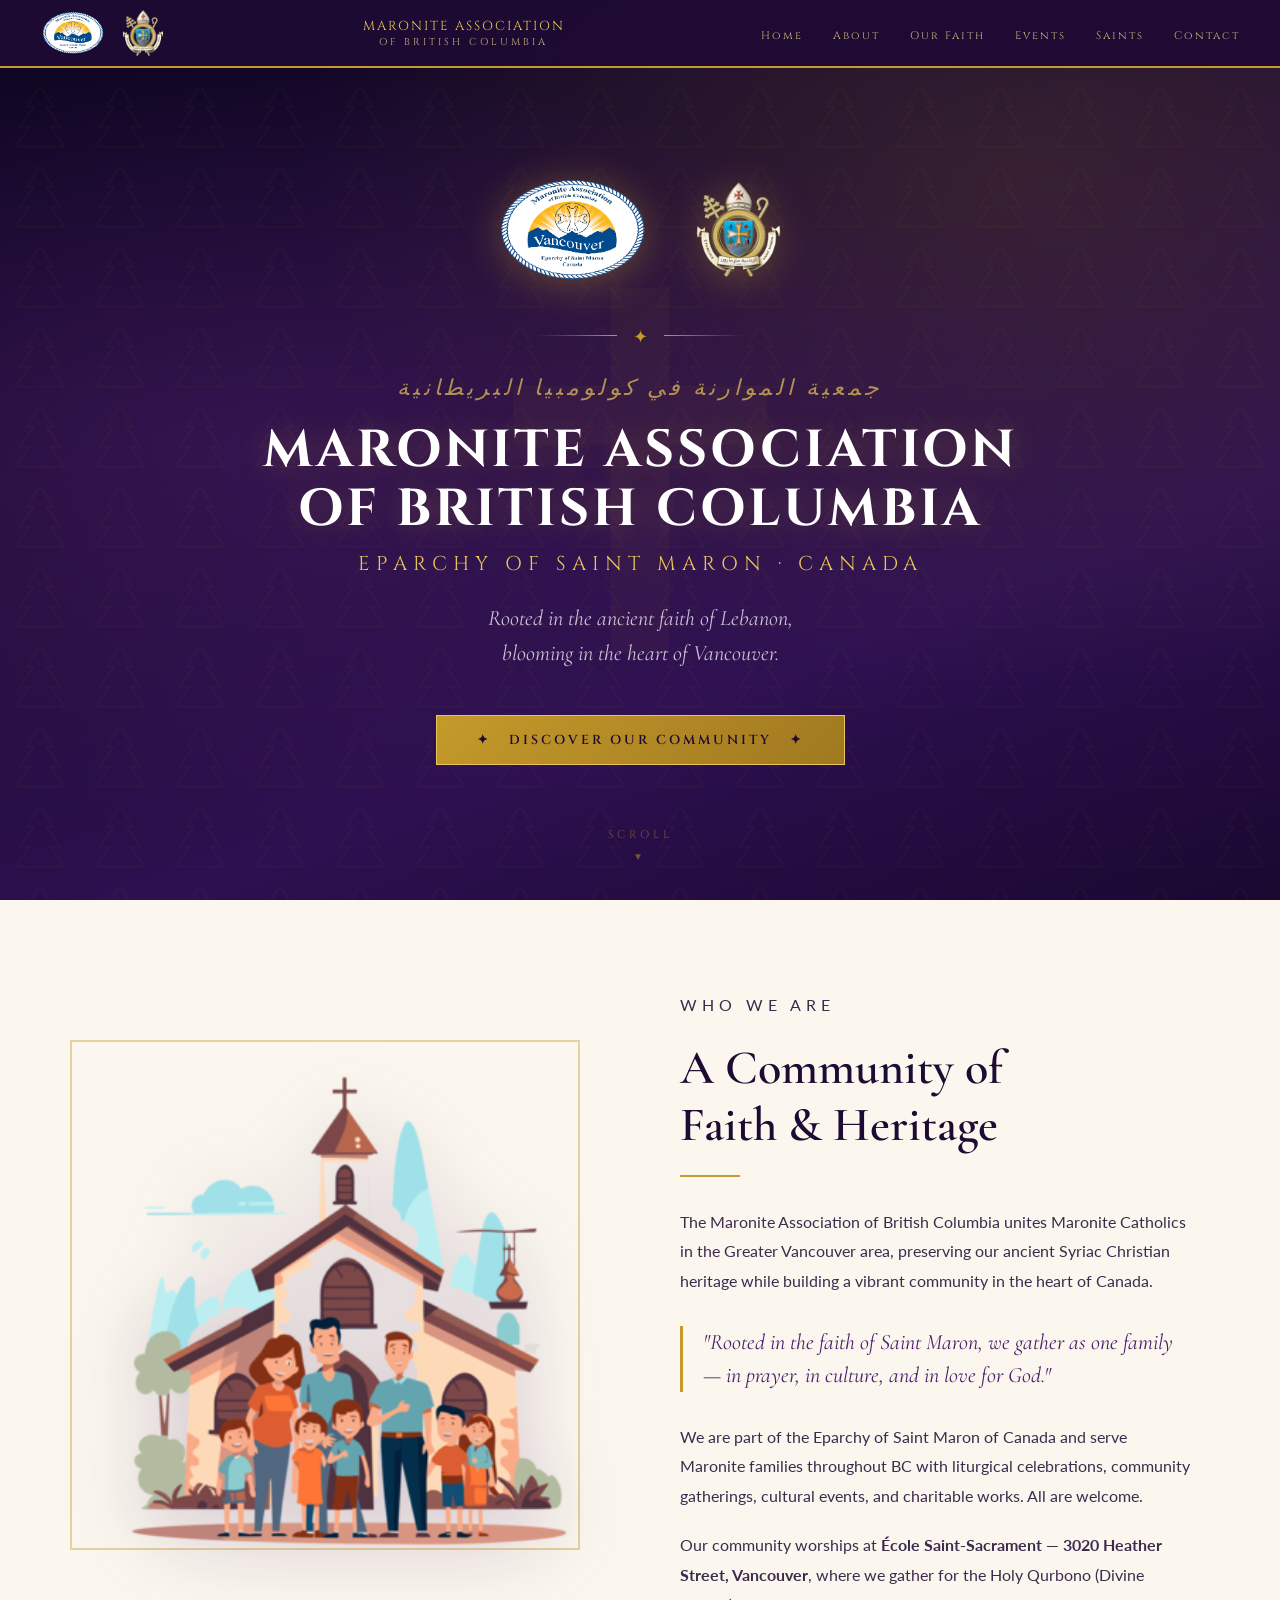
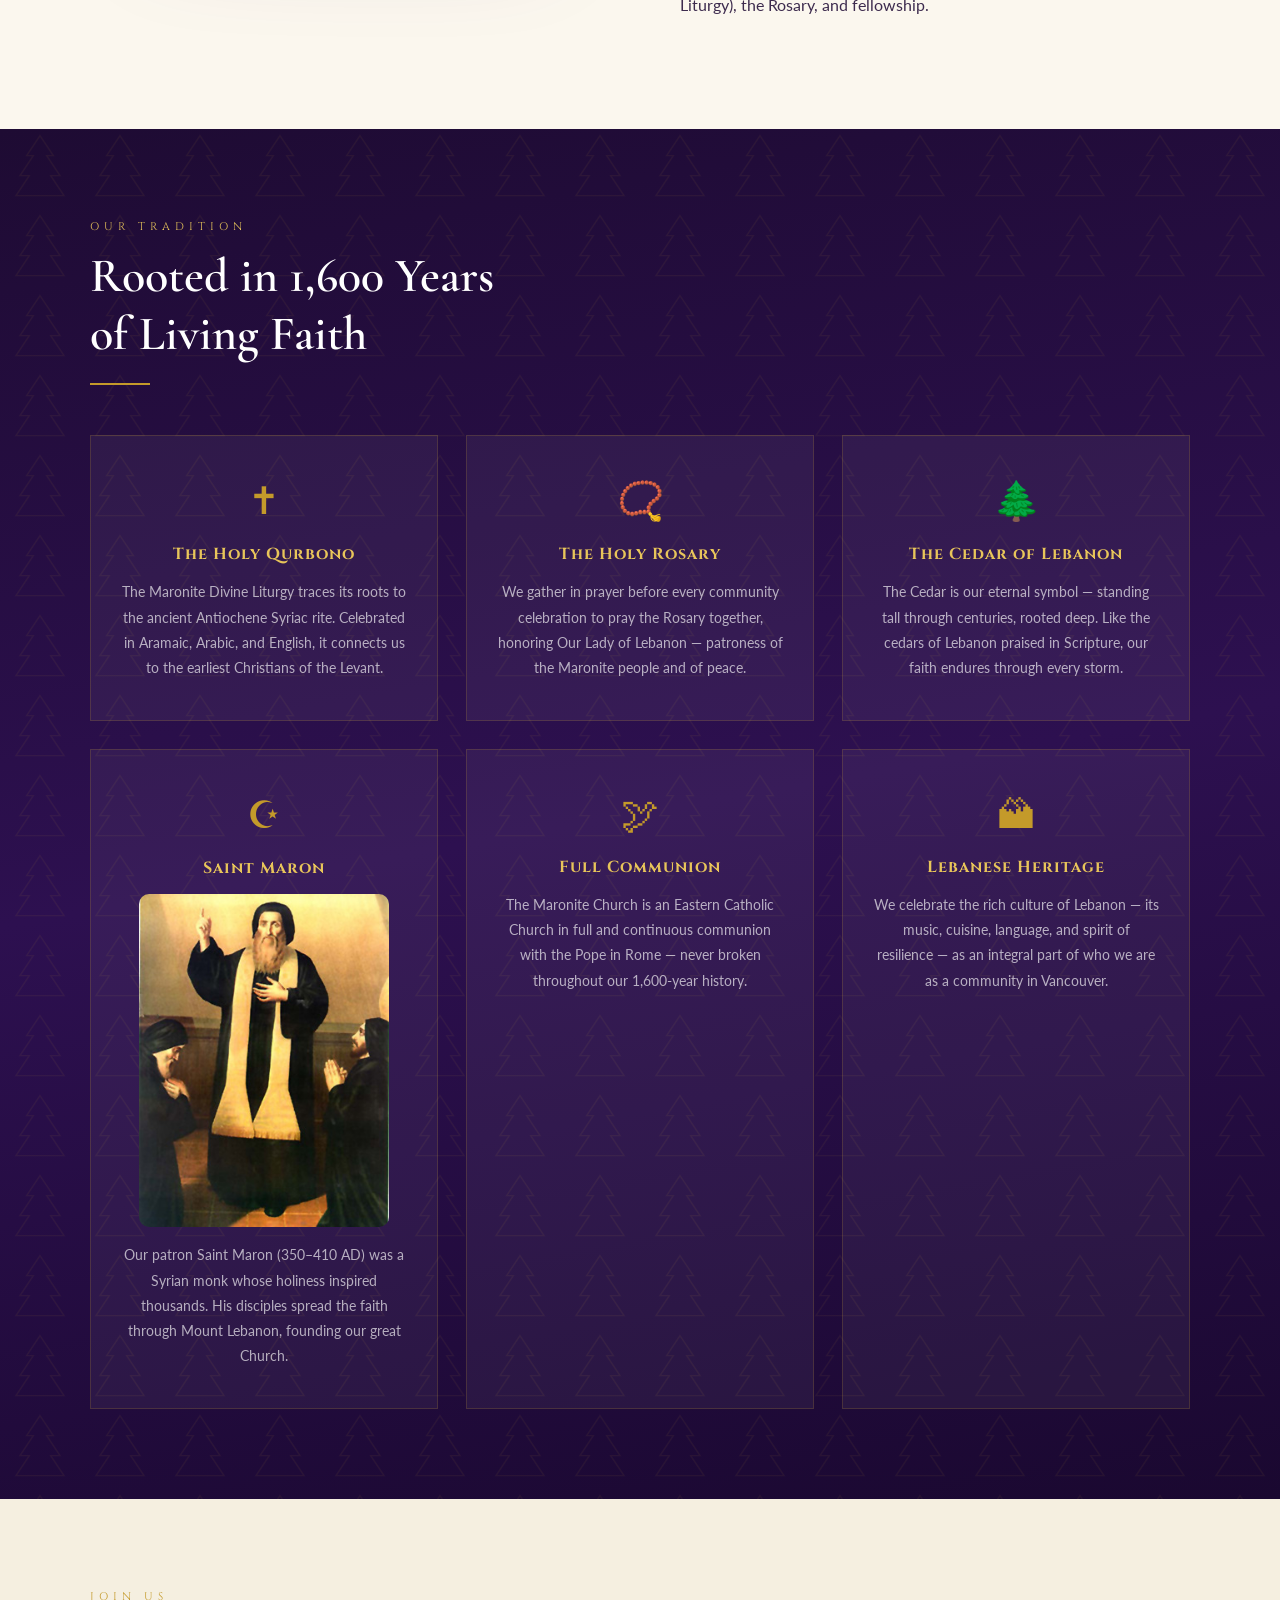
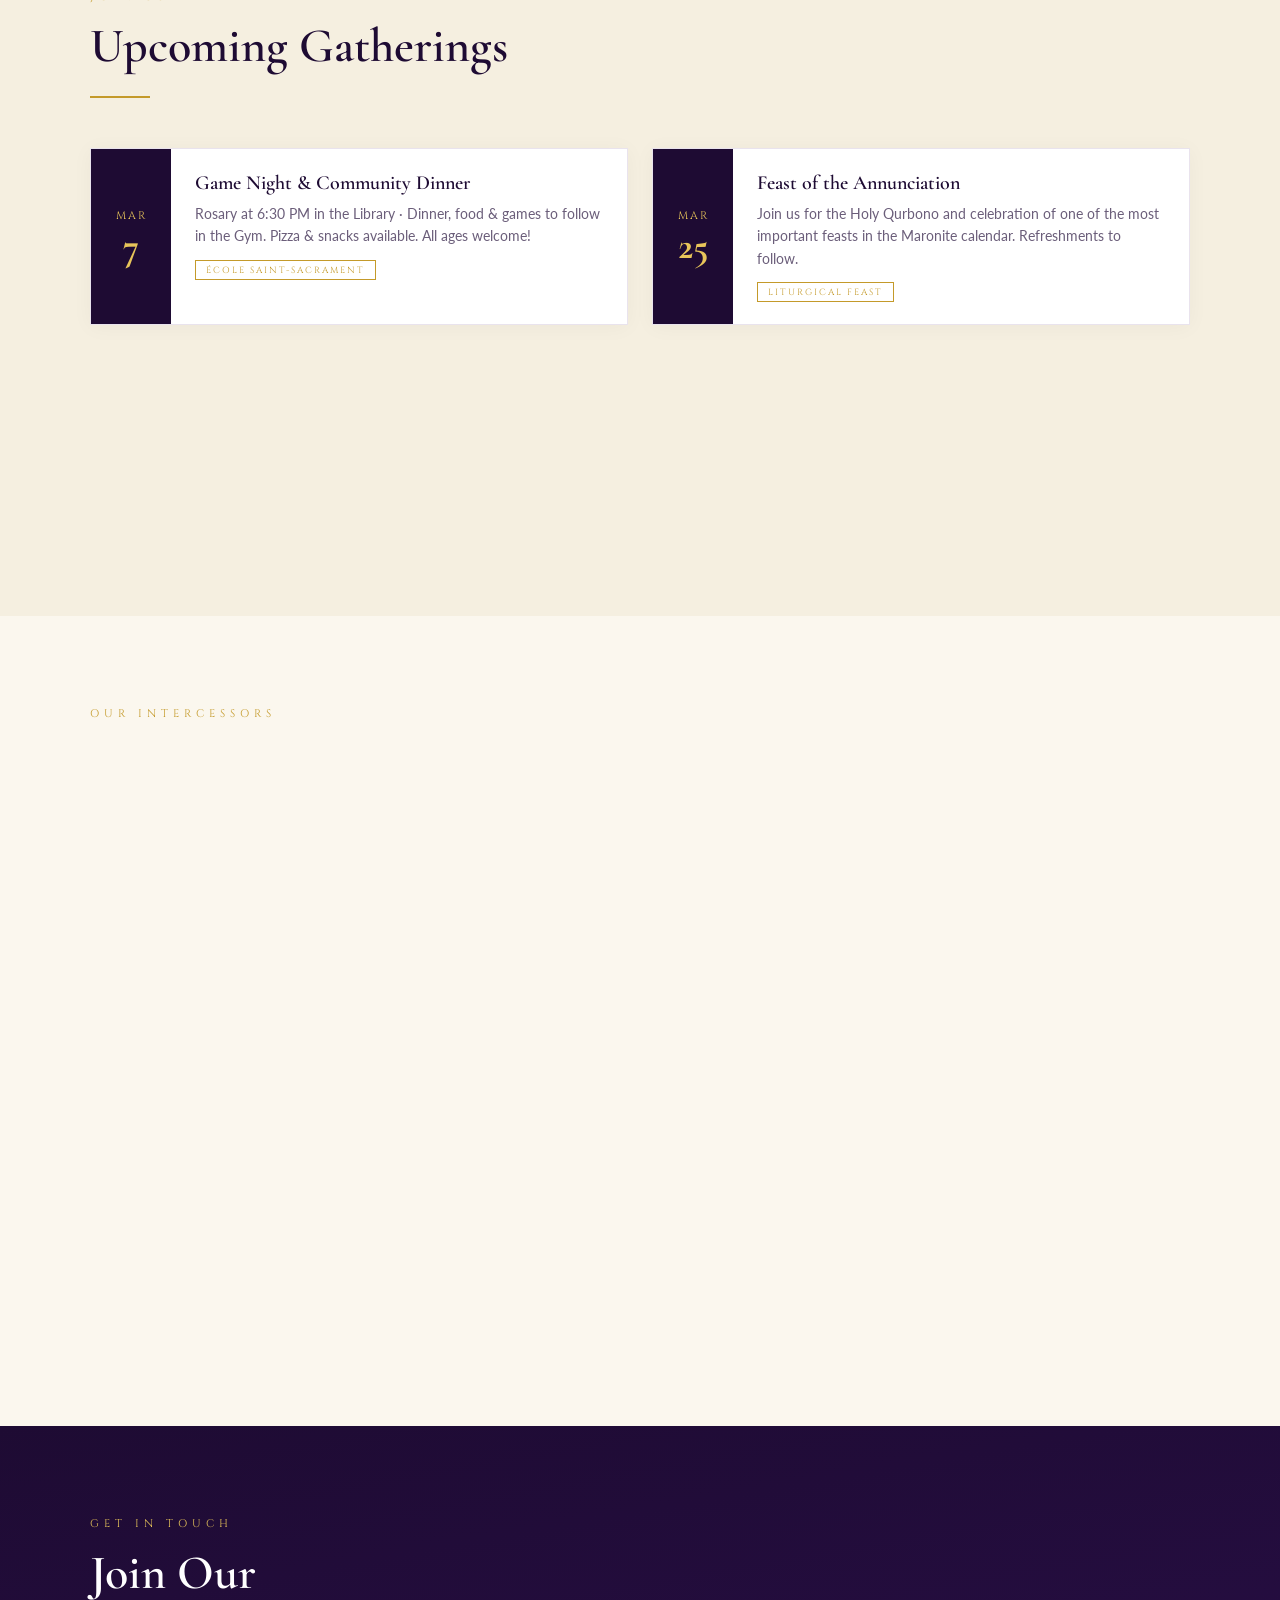
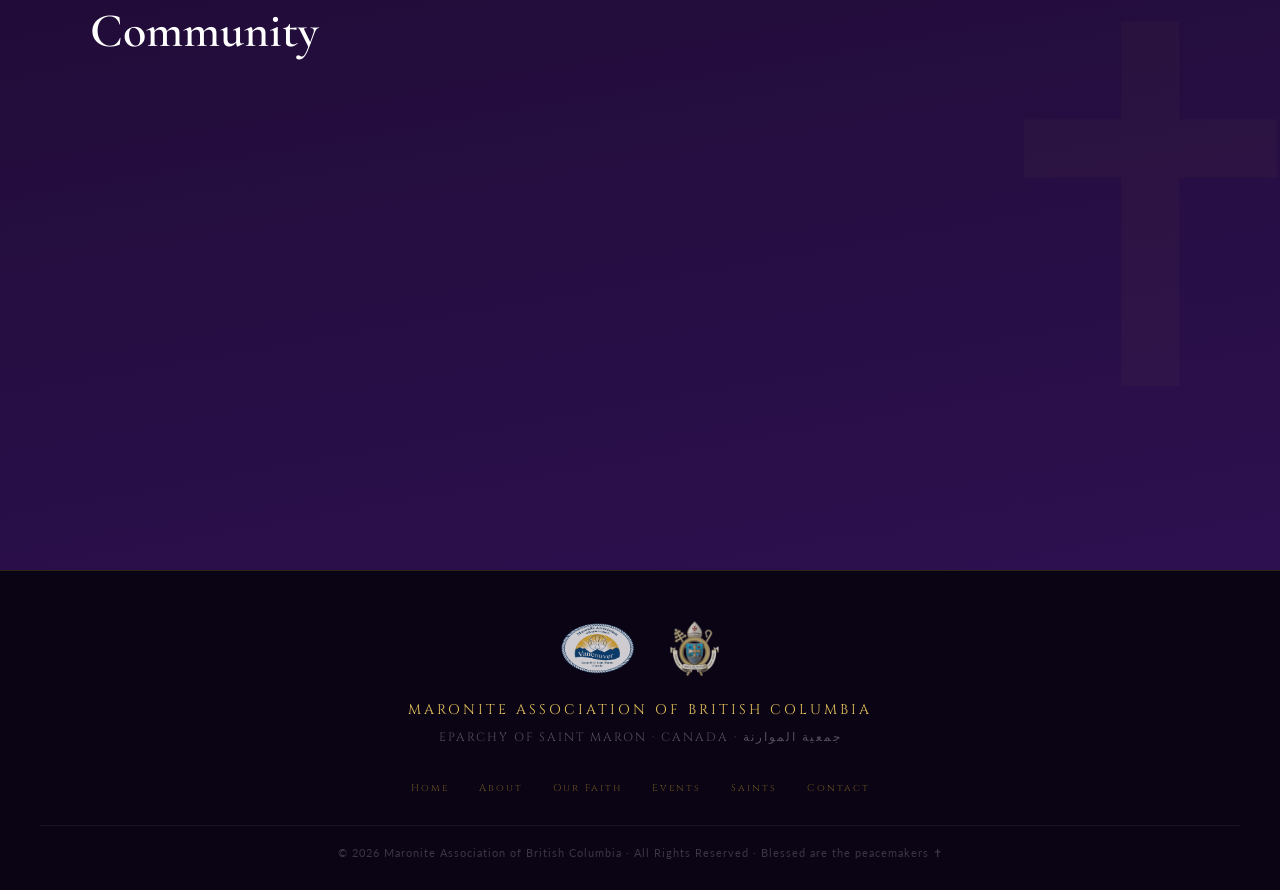
==== commit 02bedbad: "Mobile responsiveness + real saint photos" ====
--- a/index.html
+++ b/index.html
@@ -692,6 +692,7 @@
     <li><a href="saints.html">Saints</a></li>
     <li><a href="contact.html">Contact</a></li>
   </ul>
+</nav>
 
 <!-- HERO -->
 <section class="hero">
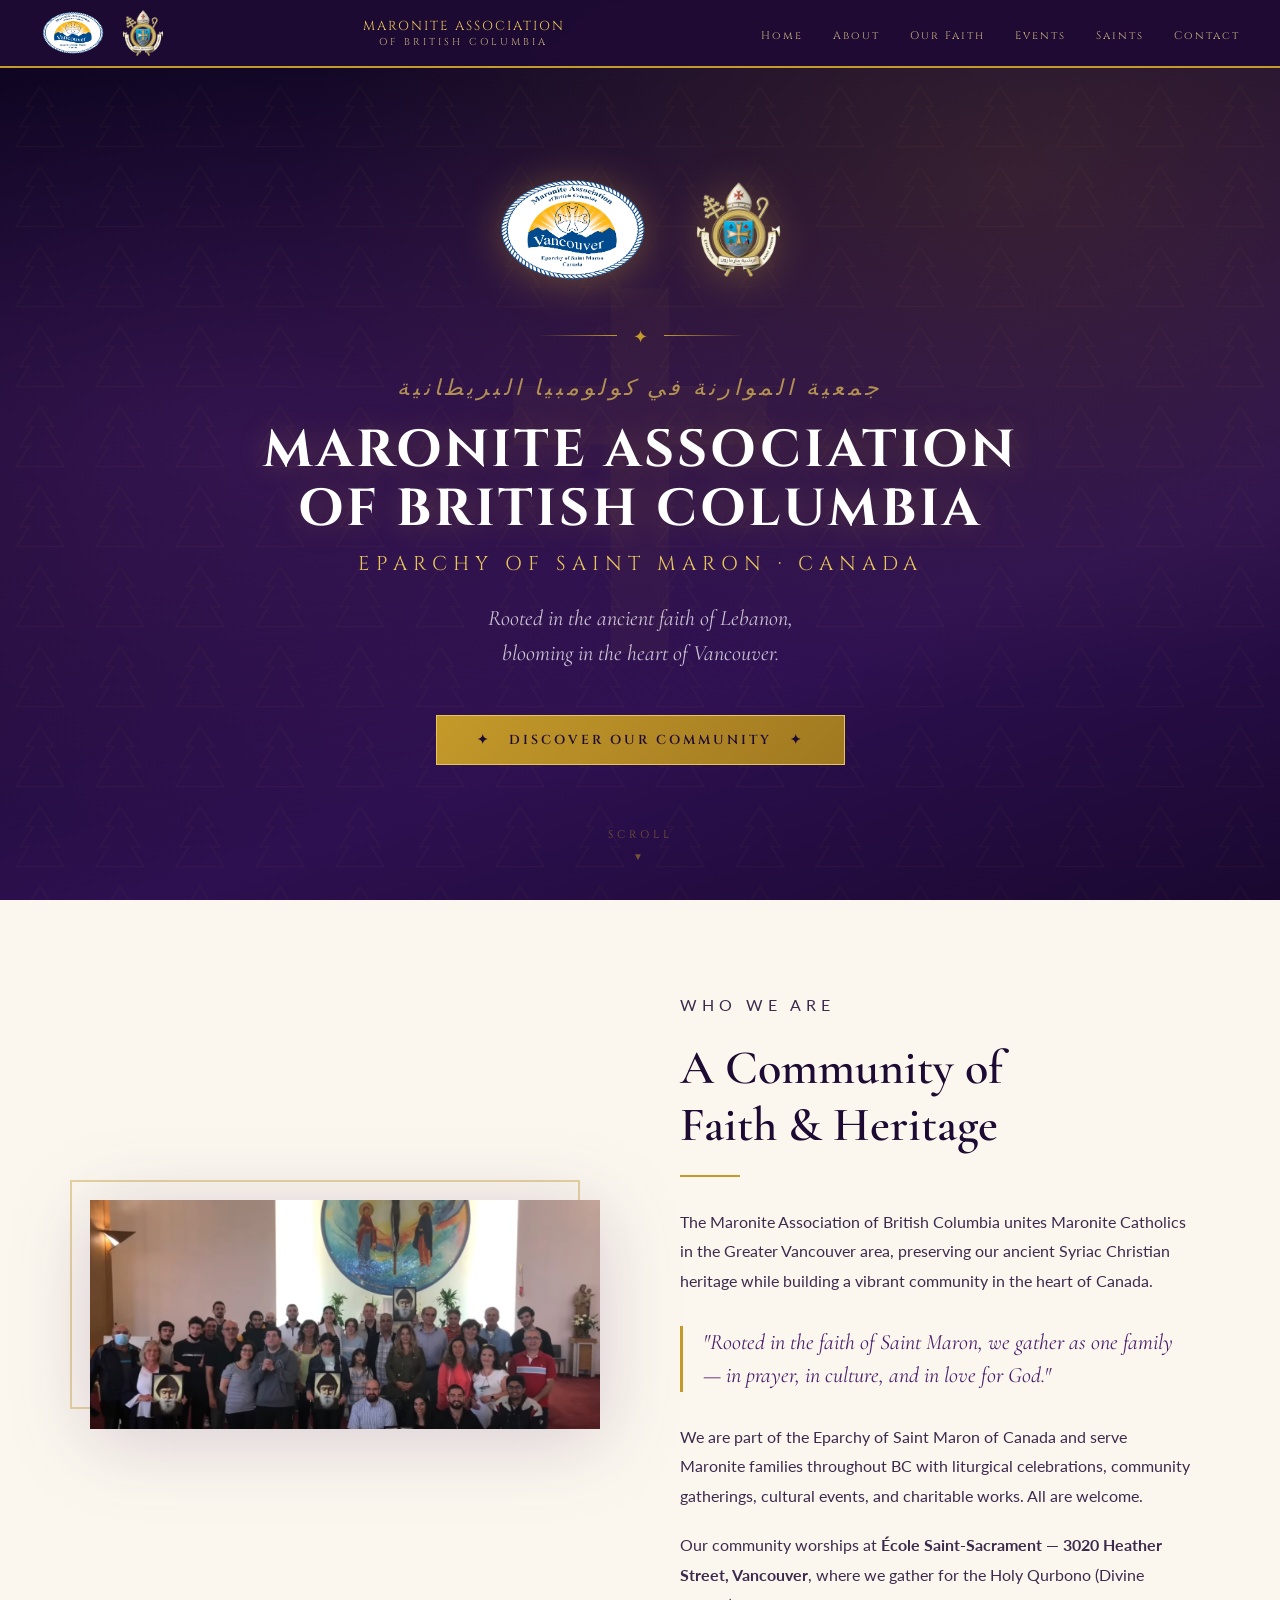
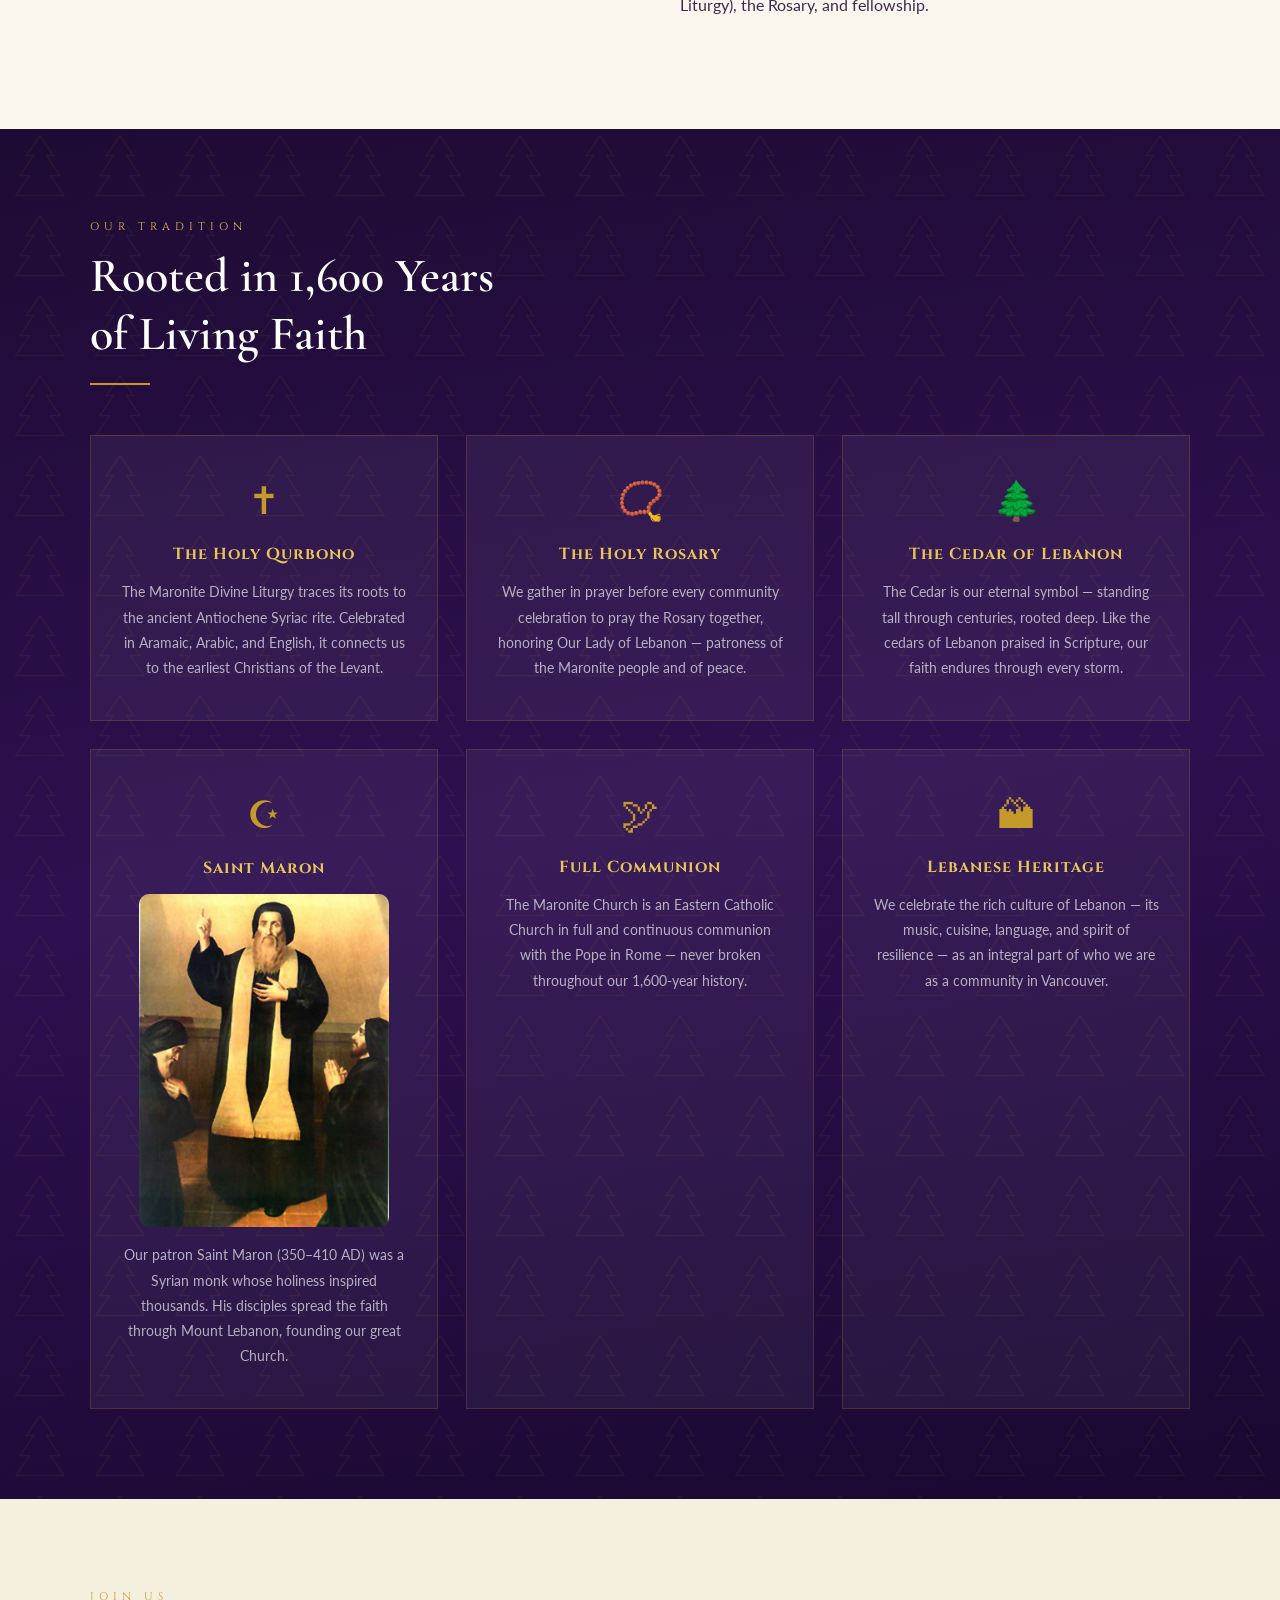
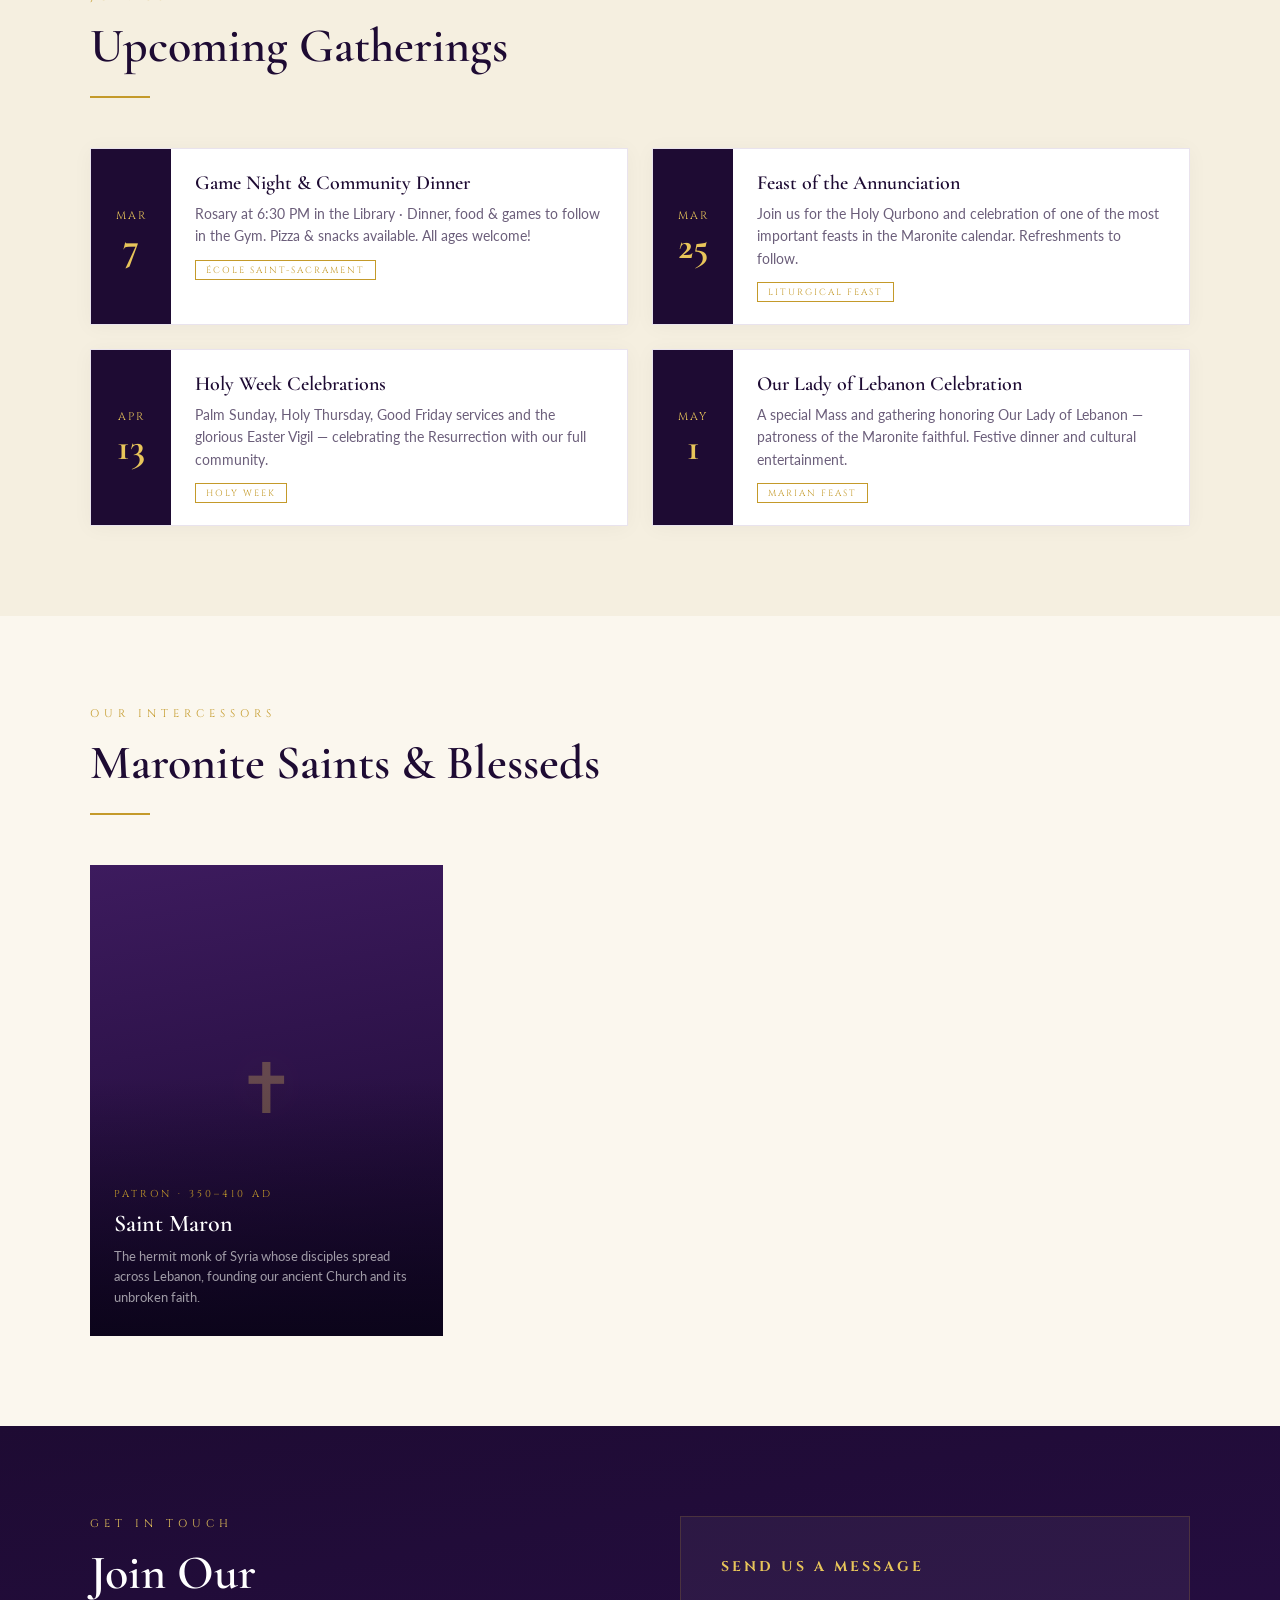
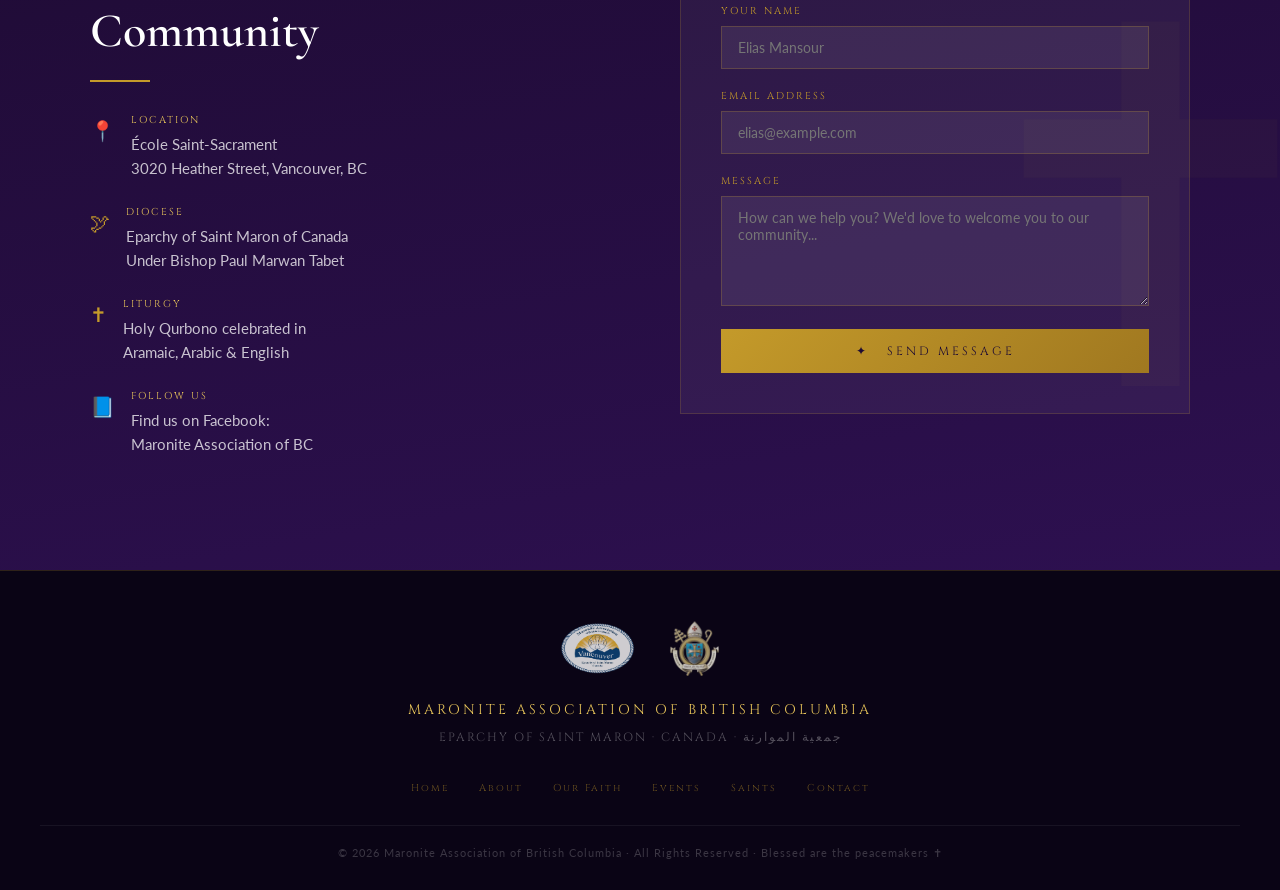
==== commit fb37ea57: "Mobile responsiveness + real saint photos" ====
--- a/index.html
+++ b/index.html
@@ -728,7 +728,7 @@
   <div class="section-inner">
     <div class="about-grid">
       <div class="about-image-wrap reveal">
-        <img src="[data-uri]" alt="Our Community">
+        <img src="community.png" alt="Maronite Community Gathering" class="about-image">
       </div>
       <div class="about-text reveal">
         <p class="section-tag">WHO WE ARE</p>
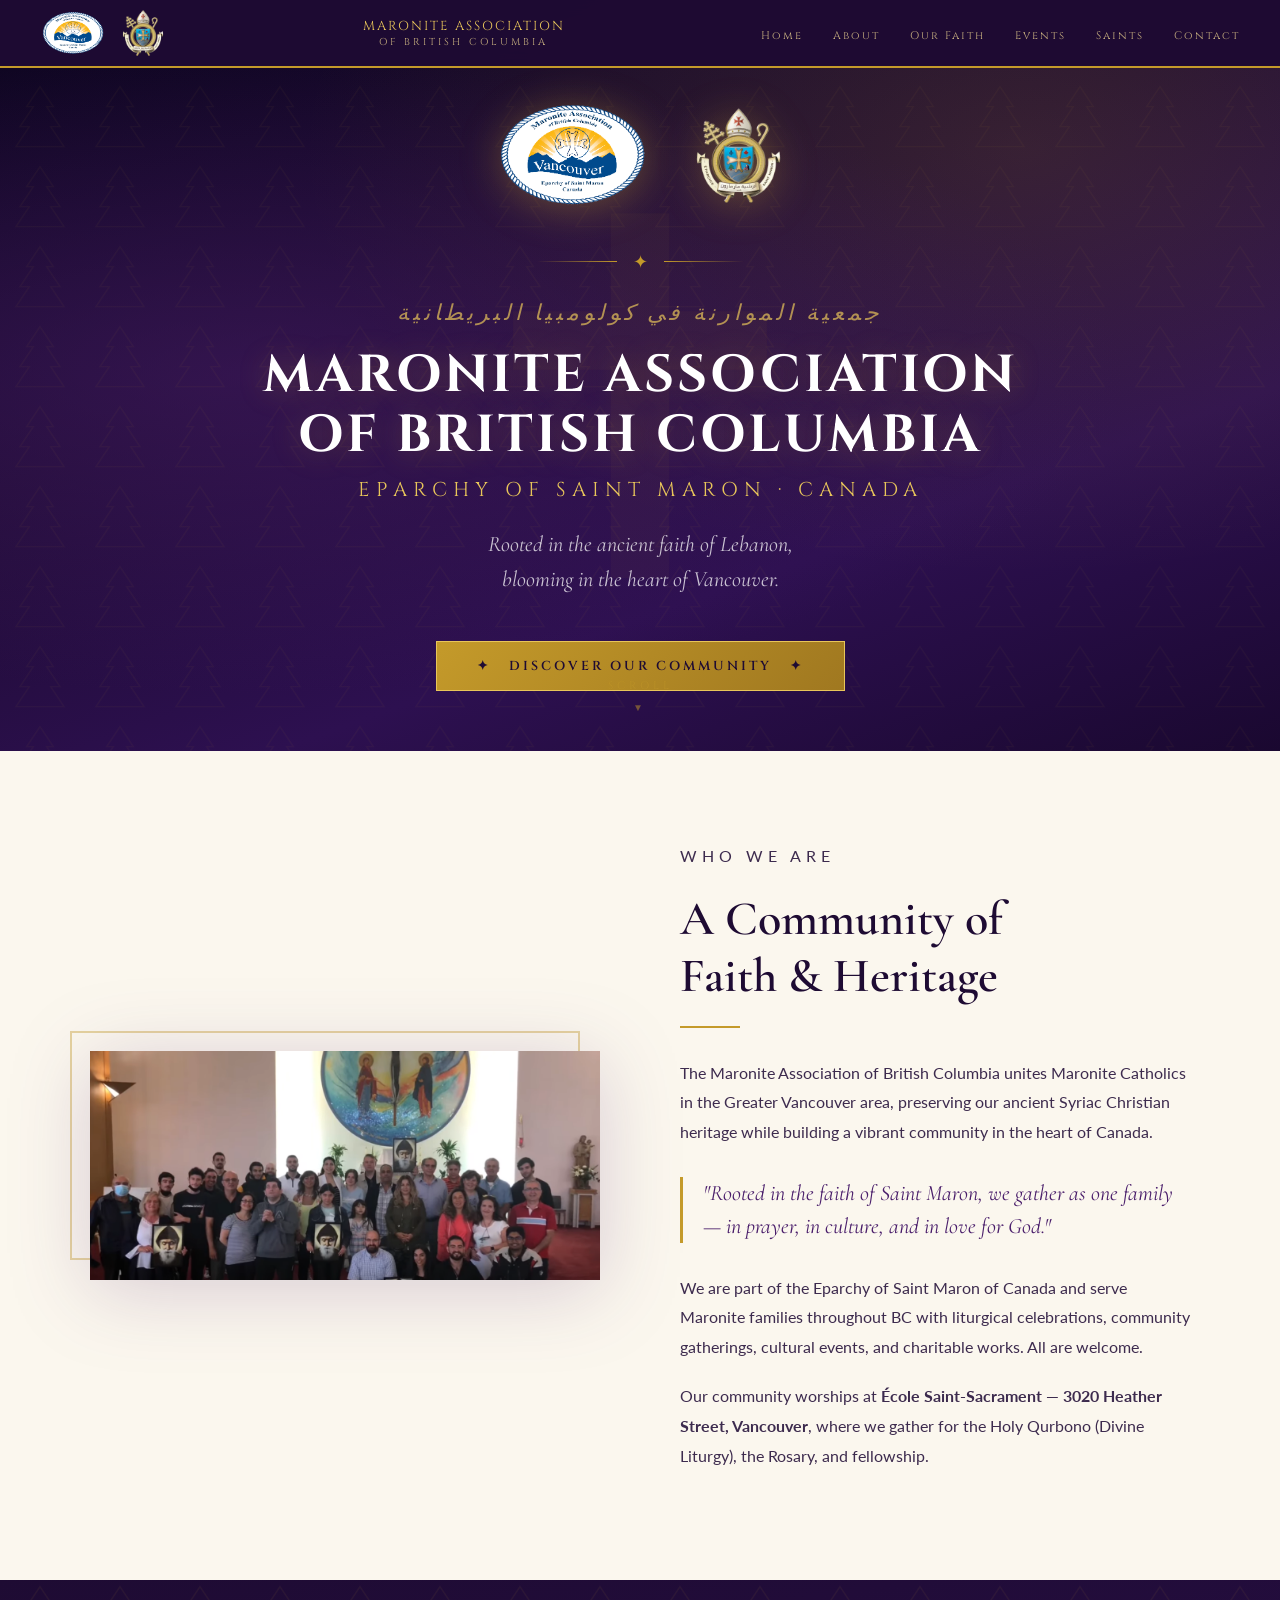
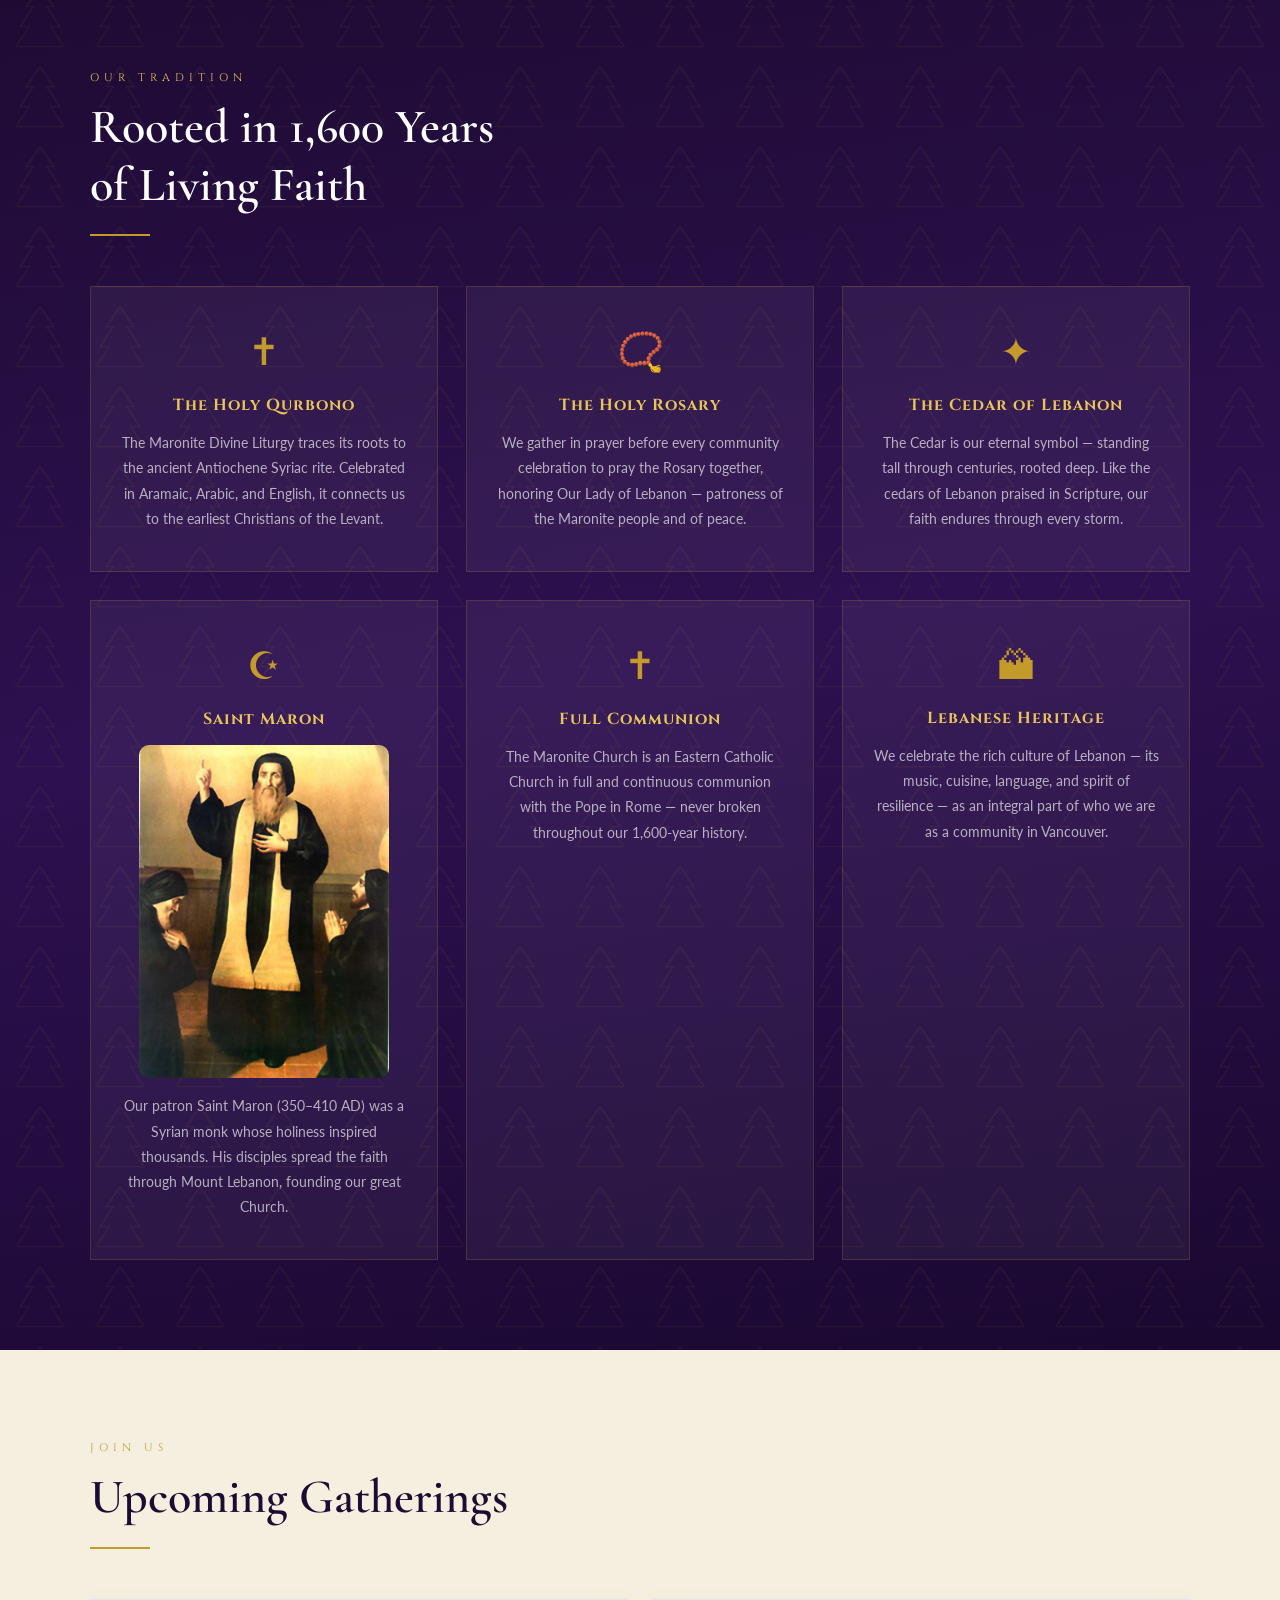
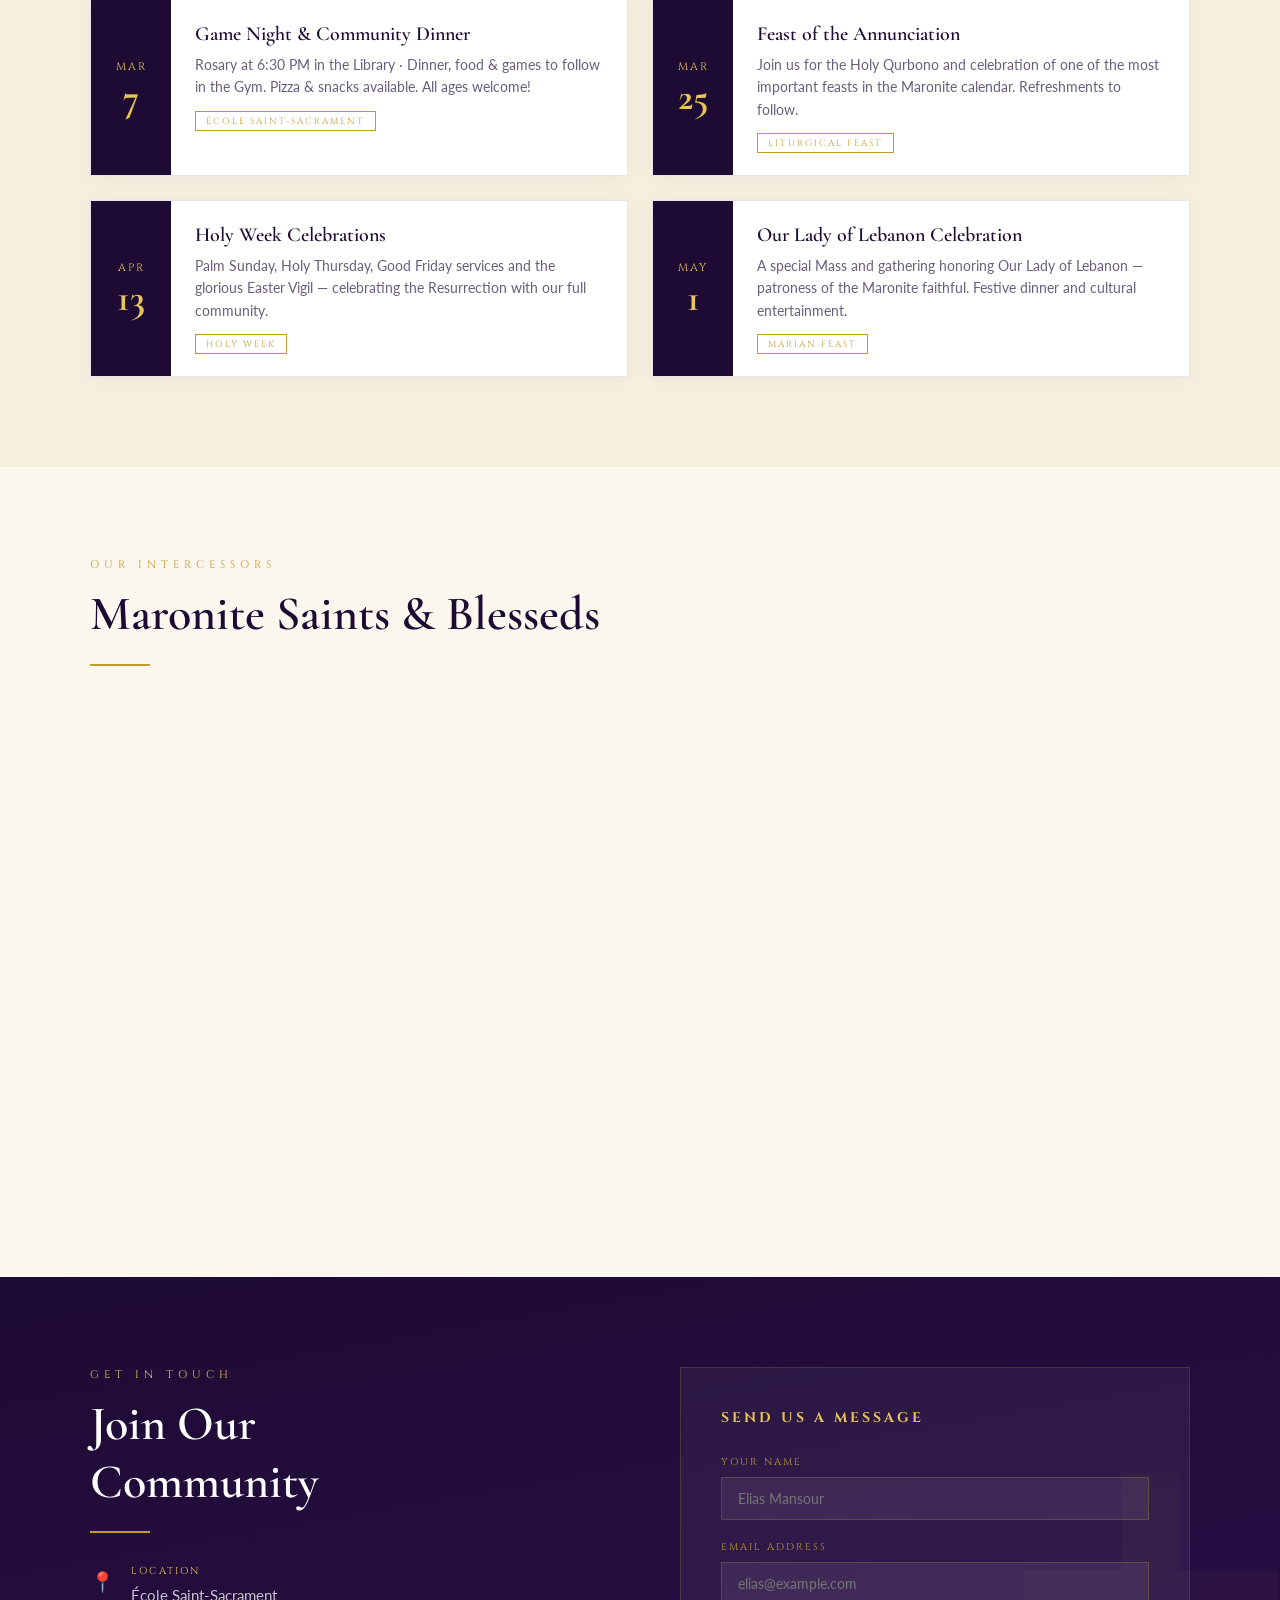
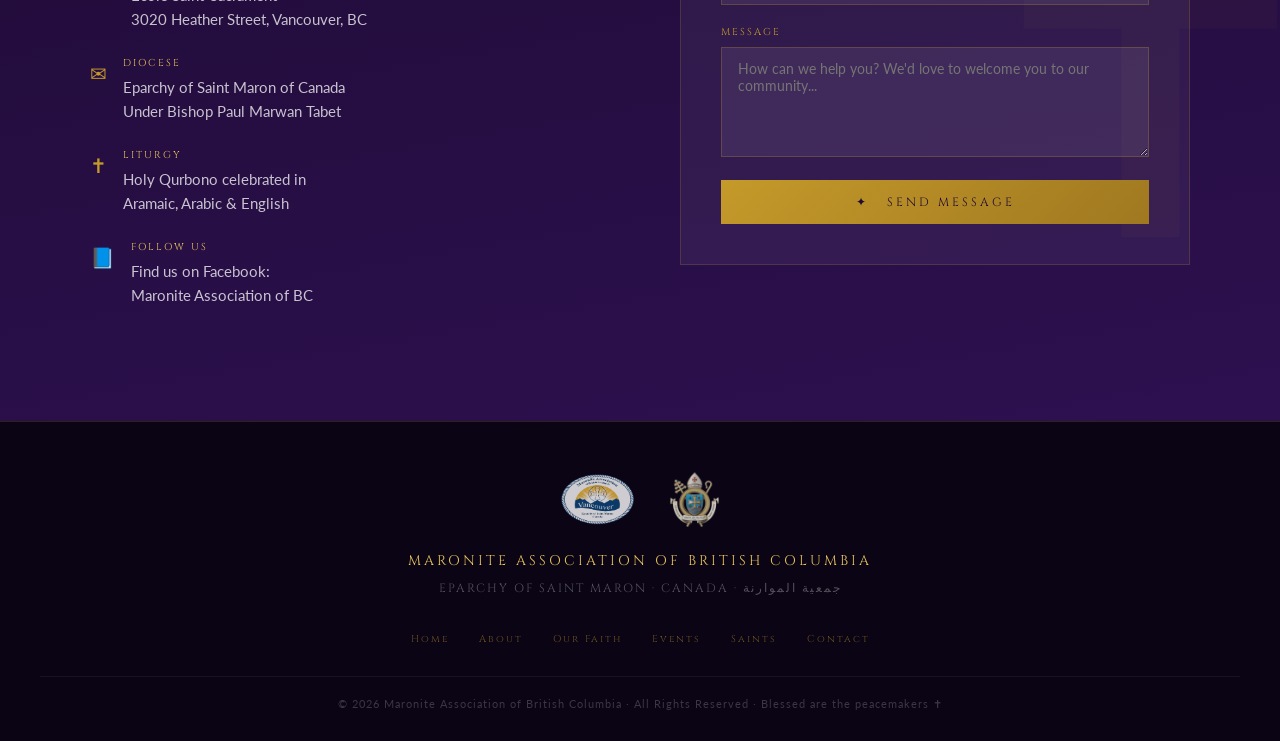
==== commit 5037ec7f: "Mobile responsiveness + real saint photos" ====
--- a/index.html
+++ b/index.html
@@ -46,13 +46,16 @@
 nav {
   position: fixed; top: 0; width: 100%; z-index: 100;
   background: rgba(30, 11, 51, 0.97);
+  -webkit-backdrop-filter: blur(8px);
   backdrop-filter: blur(8px);
   border-bottom: 2px solid var(--gold);
-  display: flex; align-items: center; justify-content: space-between;
+  display: -webkit-flex; display: flex;
+  -webkit-align-items: center; align-items: center;
+  -webkit-justify-content: space-between; justify-content: space-between;
   padding: 0 40px;
   height: 68px;
 }
-.nav-logos { display: flex; align-items: center; gap: 14px; }
+.nav-logos { display: -webkit-flex; display: flex; -webkit-align-items: center; align-items: center; gap: 14px; }
 .nav-logos img { height: 46px; width: auto; }
 .nav-title {
   font-family: 'Cinzel', serif;
@@ -64,7 +67,7 @@
 }
 .nav-title span { display: block; font-size: 10px; color: #C8B080; letter-spacing: 3px; }
 .nav-links {
-  display: flex; gap: 30px; list-style: none;
+  display: -webkit-flex; display: flex; gap: 30px; list-style: none;
 }
 .nav-links a {
   font-family: 'Cinzel', serif;
@@ -80,13 +83,16 @@
 .hero {
   position: relative;
   min-height: 100vh;
-  display: flex; flex-direction: column;
-  align-items: center; justify-content: center;
+  min-height: -webkit-fill-available;
+  display: -webkit-flex; display: flex;
+  -webkit-flex-direction: column; flex-direction: column;
+  -webkit-align-items: center; align-items: center;
+  -webkit-justify-content: center; justify-content: center;
   overflow: hidden;
   padding: 100px 20px 60px;
 }
 .hero-bg {
-  position: absolute; inset: 0;
+  position: absolute; top: 0; right: 0; bottom: 0; left: 0;
   background:
     radial-gradient(ellipse at 20% 50%, rgba(74,30,107,0.5) 0%, transparent 60%),
     radial-gradient(ellipse at 80% 20%, rgba(196,154,42,0.15) 0%, transparent 50%),
@@ -95,7 +101,7 @@
 
 /* Cedar tree SVG pattern overlay */
 .hero-pattern {
-  position: absolute; inset: 0;
+  position: absolute; top: 0; right: 0; bottom: 0; left: 0;
   background-image: url("data:image/svg+xml,%3Csvg width='60' height='60' viewBox='0 0 60 60' xmlns='http://www.w3.org/2000/svg'%3E%3Cpath d='M30 5 L20 20 L25 20 L15 35 L22 35 L12 50 L48 50 L38 35 L45 35 L35 20 L40 20 Z' fill='none' stroke='rgba(196,154,42,0.08)' stroke-width='1'/%3E%3C/svg%3E");
   background-size: 80px 80px;
   opacity: 0.6;
@@ -109,6 +115,7 @@
   top: 50%; left: 50%;
   transform: translate(-50%, -48%);
   pointer-events: none;
+  -webkit-user-select: none;
   user-select: none;
   line-height: 1;
 }
@@ -119,13 +126,19 @@
   max-width: 800px;
   animation: fadeUp 1.2s ease forwards;
 }
+@-webkit-keyframes fadeUp {
+  from { opacity:0; -webkit-transform: translateY(40px); transform: translateY(40px); }
+  to   { opacity:1; -webkit-transform: translateY(0); transform: translateY(0); }
+}
 @keyframes fadeUp {
   from { opacity:0; transform: translateY(40px); }
   to   { opacity:1; transform: translateY(0); }
 }
 
 .hero-logos {
-  display: flex; align-items: center; justify-content: center;
+  display: -webkit-flex; display: flex;
+  -webkit-align-items: center; align-items: center;
+  -webkit-justify-content: center; justify-content: center;
   gap: 40px; margin-bottom: 40px;
 }
 .hero-logos img {
@@ -134,14 +147,22 @@
   animation: floatLogo 4s ease-in-out infinite;
 }
 .hero-logos img:nth-child(2) { animation-delay: 0.5s; height: 95px; }
+@-webkit-keyframes floatLogo {
+  0%,100% { -webkit-transform: translateY(0); transform: translateY(0); }
+  50% { -webkit-transform: translateY(-6px); transform: translateY(-6px); }
+}
 @keyframes floatLogo {
   0%,100% { transform: translateY(0); }
   50% { transform: translateY(-6px); }
 }
 
 .hero-divider {
-  display: flex; align-items: center; gap: 16px;
+  display: -webkit-flex; display: flex;
+  -webkit-align-items: center; align-items: center;
+  gap: 16px;
   margin: 0 auto 28px;
+  width: -webkit-fit-content;
+  width: -webkit-fit-content;
   width: fit-content;
 }
 .hero-divider::before, .hero-divider::after {
@@ -190,7 +211,9 @@
 }
 
 .hero-cta {
-  display: inline-flex; align-items: center; gap: 12px;
+  display: -webkit-inline-flex; display: inline-flex;
+  -webkit-align-items: center; align-items: center;
+  gap: 12px;
   padding: 15px 40px;
   background: linear-gradient(135deg, var(--gold), #A07820);
   color: var(--deep);
@@ -200,30 +223,34 @@
   letter-spacing: 3px;
   text-decoration: none;
   border: 1px solid var(--gold2);
-  transition: all 0.3s;
+  -webkit-transition: all 0.3s; transition: all 0.3s;
   position: relative;
   overflow: hidden;
 }
 .hero-cta::before {
   content: '';
-  position: absolute; inset: 0;
+  position: absolute; top: 0; right: 0; bottom: 0; left: 0;
   background: linear-gradient(135deg, transparent, rgba(255,255,255,0.15), transparent);
-  transform: translateX(-100%);
-  transition: transform 0.5s;
+  -webkit-transform: translateX(-100%); transform: translateX(-100%);
+  -webkit-transition: transform 0.5s; transition: transform 0.5s;
 }
 .hero-cta:hover::before { transform: translateX(100%); }
 .hero-cta:hover { box-shadow: 0 6px 30px rgba(196,154,42,0.5); transform: translateY(-2px); }
 
 .hero-scroll {
   position: absolute; bottom: 36px; left: 50%;
-  transform: translateX(-50%);
+  -webkit-transform: translateX(-50%); transform: translateX(-50%);
   color: rgba(196,154,42,0.5);
   font-size: 11px;
   letter-spacing: 4px;
   font-family: 'Cinzel', serif;
-  display: flex; flex-direction: column; align-items: center; gap: 8px;
-  animation: pulse 2s ease-in-out infinite;
-}
+  display: -webkit-flex; display: flex;
+  -webkit-flex-direction: column; flex-direction: column;
+  -webkit-align-items: center; align-items: center;
+  gap: 8px;
+  -webkit-animation: pulse 2s ease-in-out infinite; animation: pulse 2s ease-in-out infinite;
+}
+@-webkit-keyframes pulse { 0%,100%{opacity:0.5} 50%{opacity:1} }
 @keyframes pulse { 0%,100%{opacity:0.5} 50%{opacity:1} }
 .hero-scroll::after {
   content: '▼';
@@ -306,7 +333,7 @@
 }
 .faith::before {
   content: '';
-  position: absolute; inset: 0;
+  position: absolute; top: 0; right: 0; bottom: 0; left: 0;
   background-image: url("data:image/svg+xml,%3Csvg width='60' height='60' viewBox='0 0 60 60' xmlns='http://www.w3.org/2000/svg'%3E%3Cpath d='M30 5 L20 20 L25 20 L15 35 L22 35 L12 50 L48 50 L38 35 L45 35 L35 20 L40 20 Z' fill='none' stroke='rgba(196,154,42,0.07)' stroke-width='1'/%3E%3C/svg%3E");
   background-size: 80px 80px;
 }
@@ -367,9 +394,9 @@
 .event-card {
   background: #fff;
   border: 1px solid rgba(74,30,107,0.12);
-  display: flex;
+  display: -webkit-flex; display: flex;
   overflow: hidden;
-  transition: all 0.35s;
+  -webkit-transition: all 0.35s; transition: all 0.35s;
   box-shadow: 0 2px 20px rgba(0,0,0,0.04);
 }
 .event-card:hover {
@@ -379,8 +406,10 @@
 .event-date {
   min-width: 80px;
   background: var(--deep);
-  display: flex; flex-direction: column;
-  align-items: center; justify-content: center;
+  display: -webkit-flex; display: flex;
+  -webkit-flex-direction: column; flex-direction: column;
+  -webkit-align-items: center; align-items: center;
+  -webkit-justify-content: center; justify-content: center;
   padding: 20px 14px;
   color: var(--gold2);
 }
@@ -433,10 +462,12 @@
   overflow: hidden;
   background: var(--deep);
   aspect-ratio: 3/4;
-  display: flex; flex-direction: column;
-  justify-content: flex-end;
+  min-height: 360px; /* fallback for Safari < 15 */
+  display: -webkit-flex; display: flex;
+  -webkit-flex-direction: column; flex-direction: column;
+  -webkit-justify-content: flex-end; justify-content: flex-end;
   padding: 28px 24px;
-  transition: transform 0.4s;
+  -webkit-transition: transform 0.4s; transition: transform 0.4s;
 }
 .saint-card:hover { transform: scale(1.02); }
 .saint-card::before {
@@ -449,14 +480,14 @@
   pointer-events: none;
 }
 .saint-bg {
-  position: absolute; inset: 0;
+  position: absolute; top: 0; right: 0; bottom: 0; left: 0;
   background: linear-gradient(170deg, var(--purple), var(--deep));
 }
 .saint-card:nth-child(1) .saint-bg { background: linear-gradient(170deg, #3D1B5E, #1A0830); }
 .saint-card:nth-child(2) .saint-bg { background: linear-gradient(170deg, #2A1848, #1E1040); }
 .saint-card:nth-child(3) .saint-bg { background: linear-gradient(170deg, #1C1248, #0D0820); }
 .saint-overlay {
-  position: absolute; inset: 0;
+  position: absolute; top: 0; right: 0; bottom: 0; left: 0;
   background: linear-gradient(to top, rgba(10,4,24,0.9) 0%, transparent 55%);
 }
 .saint-icon {
@@ -505,7 +536,7 @@
   margin-top: 30px;
 }
 .contact-row {
-  display: flex; gap: 16px; align-items: flex-start;
+  display: -webkit-flex; display: flex; gap: 16px; -webkit-align-items: flex-start; align-items: flex-start;
   margin-bottom: 24px;
   color: rgba(255,255,255,0.75);
   font-size: 15px;
@@ -583,7 +614,7 @@
   padding: 50px 40px 30px;
   text-align: center;
 }
-.footer-logos { display: flex; justify-content: center; gap: 30px; margin-bottom: 24px; }
+.footer-logos { display: -webkit-flex; display: flex; -webkit-justify-content: center; justify-content: center; gap: 30px; margin-bottom: 24px; }
 .footer-logos img { height: 55px; opacity: 0.8; filter: grayscale(20%); }
 .footer-title {
   font-family: 'Cinzel', serif;
@@ -600,7 +631,7 @@
   margin-bottom: 30px;
 }
 .footer-links {
-  display: flex; justify-content: center; gap: 30px;
+  display: -webkit-flex; display: flex; -webkit-justify-content: center; justify-content: center; gap: 30px;
   list-style: none; margin-bottom: 30px;
 }
 .footer-links a {
@@ -623,7 +654,7 @@
 /* Hamburger */
 .hamburger {
   display: none;
-  flex-direction: column;
+  -webkit-flex-direction: column; flex-direction: column;
   gap: 5px;
   cursor: pointer;
   background: none;
@@ -640,9 +671,9 @@
 /* Responsive */
 @media (max-width: 768px) {
   nav { padding: 0 16px; height: 60px; }
-  .nav-links { display: none; flex-direction: column; position: absolute; top: 60px; left: 0; right: 0; background: rgba(10,4,21,0.98); padding: 20px 24px; gap: 18px; border-bottom: 1px solid var(--gold); z-index: 200; }
-  .nav-links.open { display: flex; }
-  .hamburger { display: flex; }
+  .nav-links { display: none; -webkit-flex-direction: column; flex-direction: column; position: absolute; top: 60px; left: 0; right: 0; background: rgba(10,4,21,0.98); padding: 20px 24px; gap: 18px; border-bottom: 1px solid var(--gold); z-index: 200; }
+  .nav-links.open { display: -webkit-flex; display: flex; }
+  .hamburger { display: -webkit-flex; display: flex; }
   .about-grid, .contact-grid { grid-template-columns: 1fr; gap: 40px; }
   .faith-grid { grid-template-columns: 1fr; }
   .events-grid { grid-template-columns: 1fr; }
@@ -763,7 +794,7 @@
         <p>We gather in prayer before every community celebration to pray the Rosary together, honoring Our Lady of Lebanon — patroness of the Maronite people and of peace.</p>
       </div>
       <div class="faith-card reveal">
-        <span class="faith-icon">🌲</span>
+        <span class="faith-icon">✦</span>
         <h3>The Cedar of Lebanon</h3>
         <p>The Cedar is our eternal symbol — standing tall through centuries, rooted deep. Like the cedars of Lebanon praised in Scripture, our faith endures through every storm.</p>
       </div>
@@ -774,7 +805,7 @@
         <p>Our patron Saint Maron (350–410 AD) was a Syrian monk whose holiness inspired thousands. His disciples spread the faith through Mount Lebanon, founding our great Church.</p>
       </div>
       <div class="faith-card reveal">
-        <span class="faith-icon">🕊</span>
+        <span class="faith-icon">✝</span>
         <h3>Full Communion</h3>
         <p>The Maronite Church is an Eastern Catholic Church in full and continuous communion with the Pope in Rome — never broken throughout our 1,600-year history.</p>
       </div>
@@ -900,7 +931,7 @@
             </div>
           </div>
           <div class="contact-row">
-            <span class="contact-icon">🕊</span>
+            <span class="contact-icon">✉</span>
             <div>
               <span class="contact-label">DIOCESE</span>
               Eparchy of Saint Maron of Canada<br>Under Bishop Paul Marwan Tabet
@@ -979,10 +1010,27 @@
     window.scrollY > 50 ? 'rgba(10,4,21,0.98)' : 'rgba(30,11,51,0.97)';
 });
 
+// Hamburger menu
+const hamburger = document.querySelector('.hamburger');
+const navLinks  = document.querySelector('.nav-links');
+if (hamburger && navLinks) {
+  hamburger.addEventListener('click', () => {
+    navLinks.classList.toggle('open');
+  });
+  navLinks.querySelectorAll('a').forEach(link => {
+    link.addEventListener('click', () => {
+      navLinks.classList.remove('open');
+    });
+  });
+}
+
 // Form submit
-document.querySelector('.form-submit').addEventListener('click', () => {
-  alert('Thank you for your message! We will be in touch soon. God bless you. ✝');
-});
+const formSubmit = document.querySelector('.form-submit');
+if (formSubmit) {
+  formSubmit.addEventListener('click', () => {
+    alert('Thank you for your message! We will be in touch soon. God bless you. ✝');
+  });
+}
 </script>
 </body>
 </html>
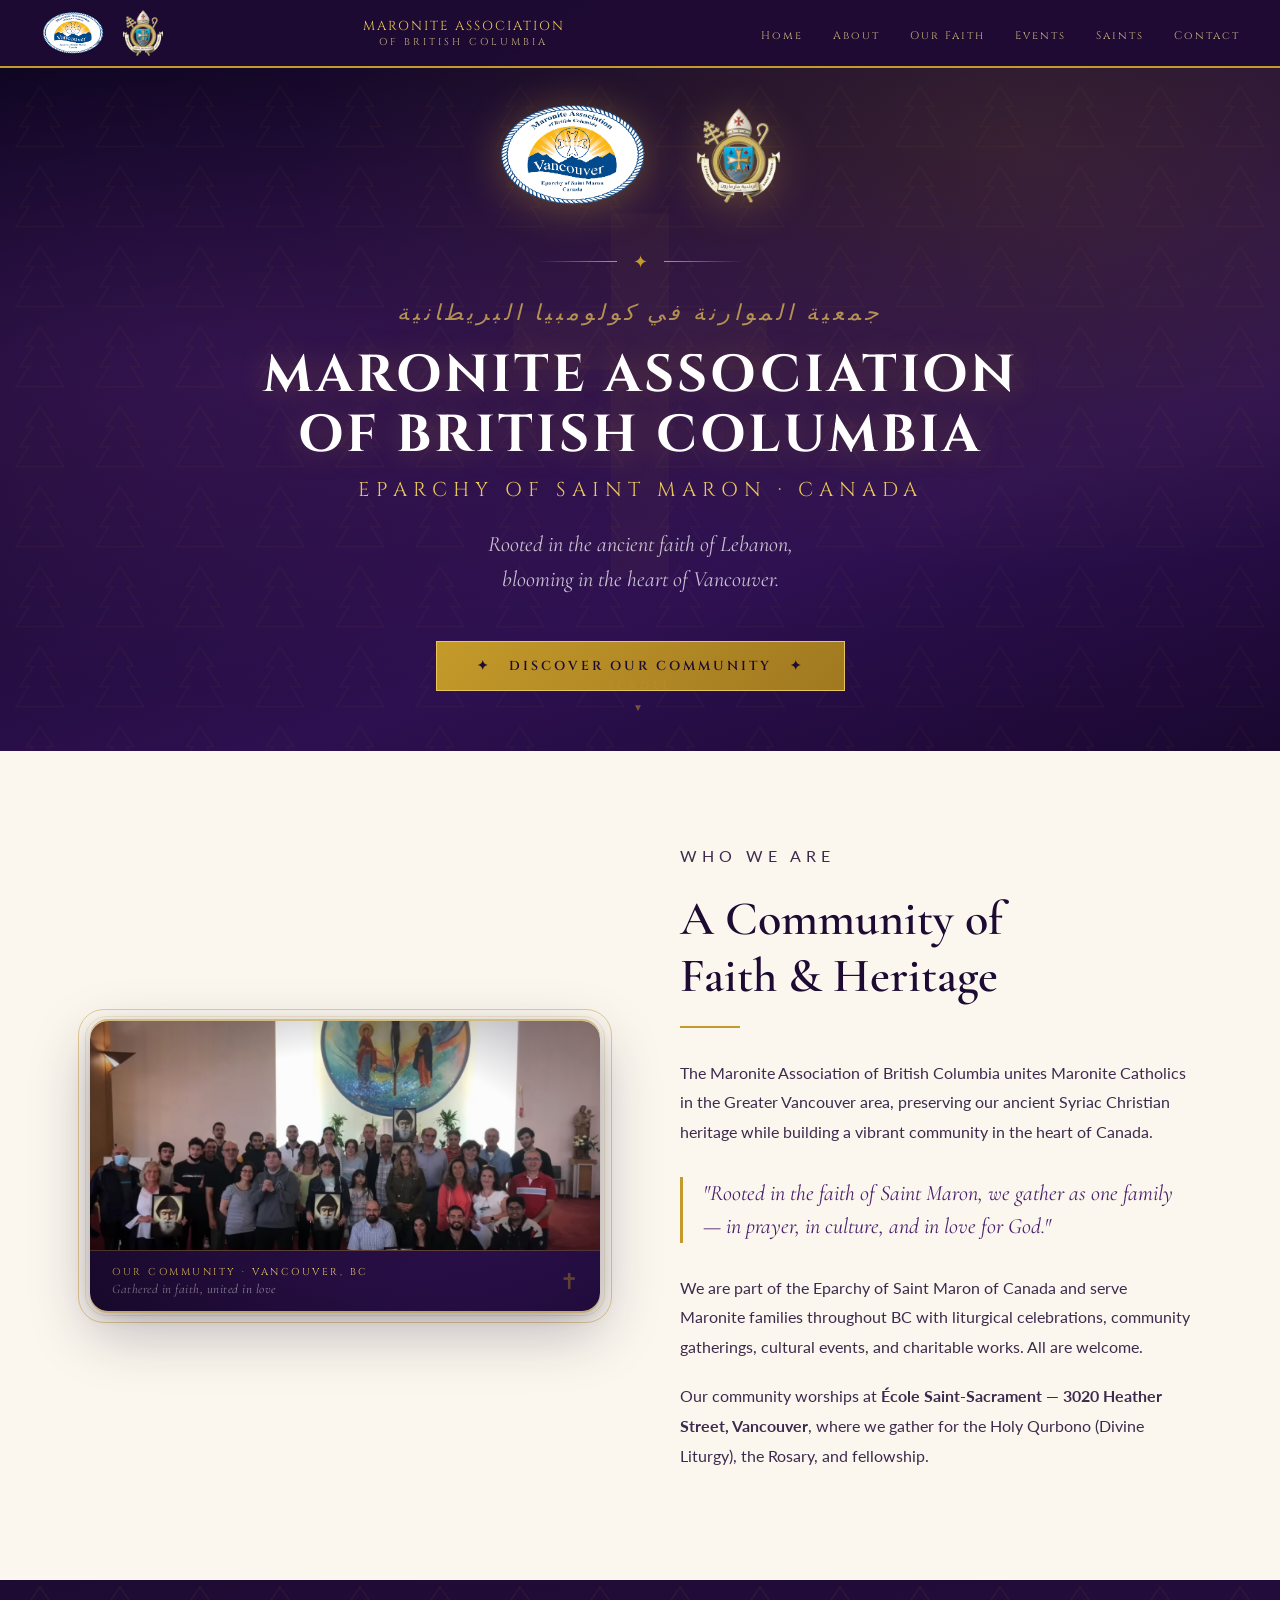
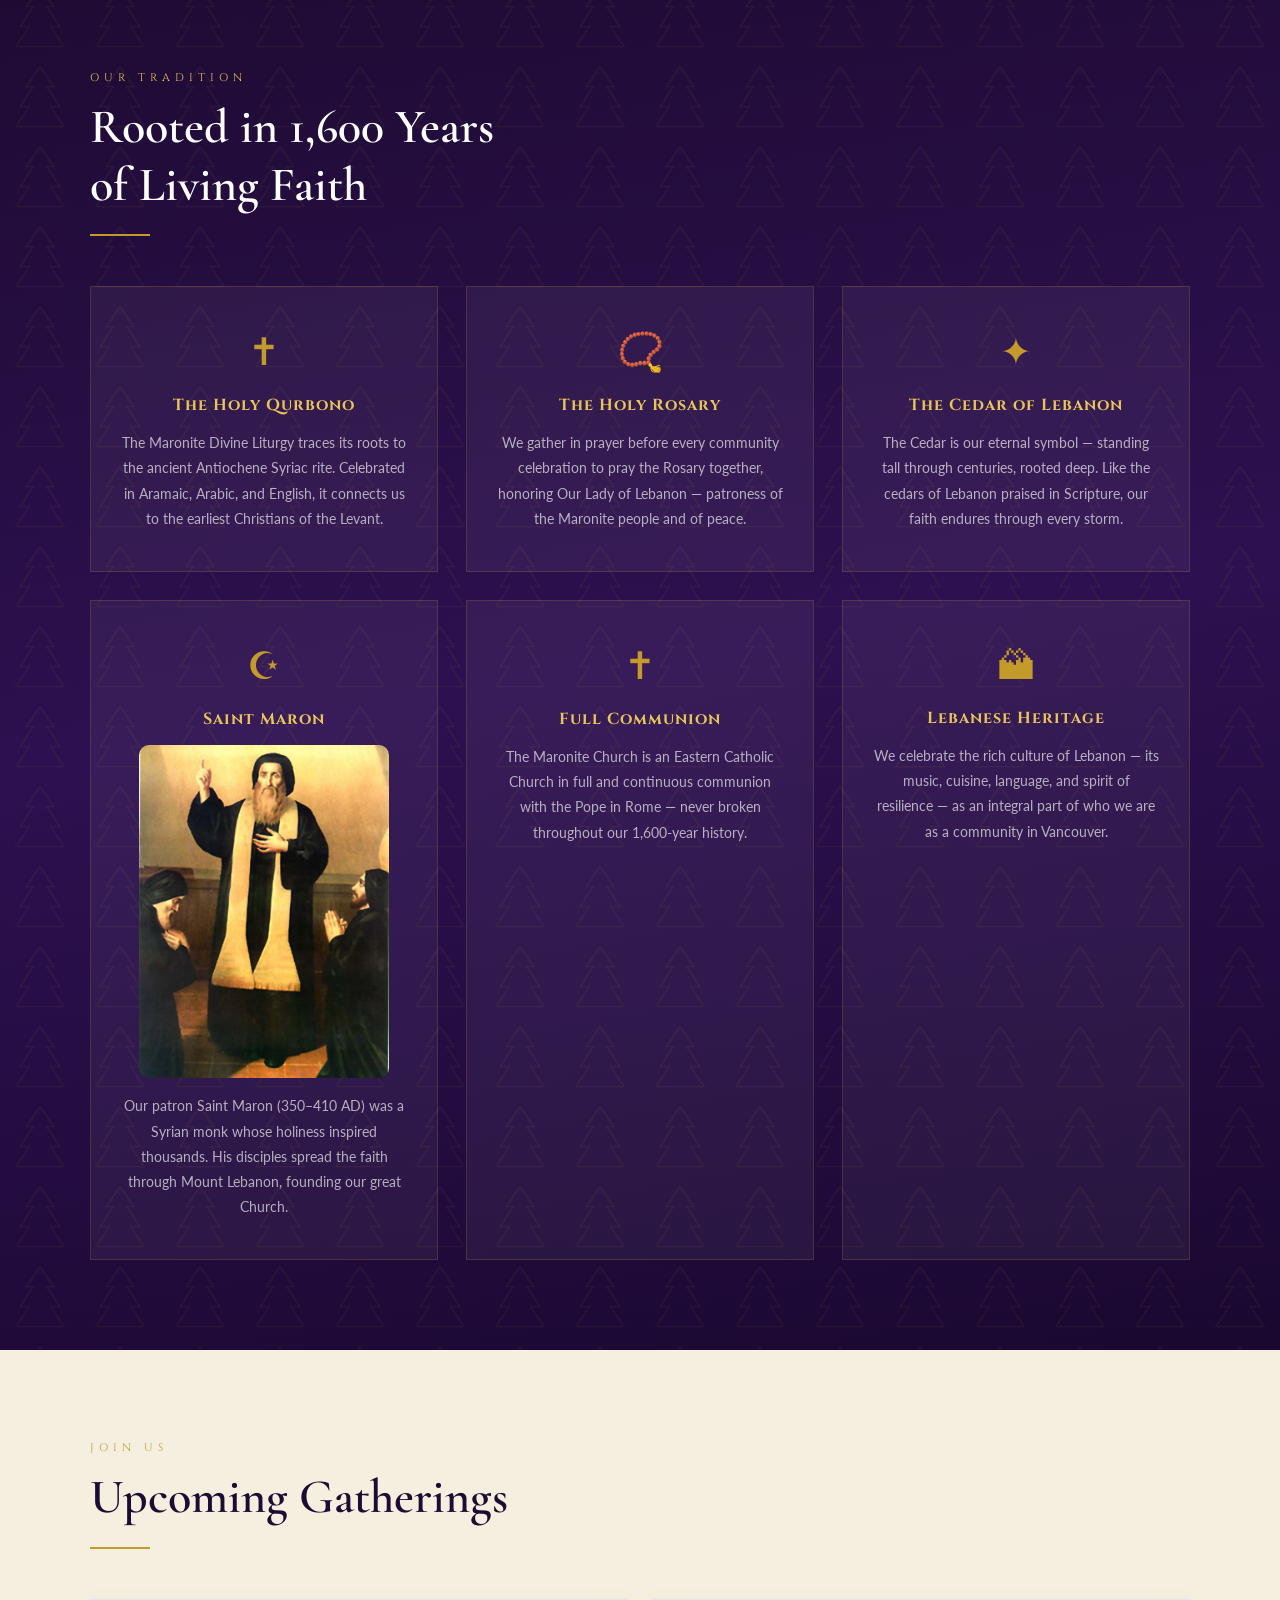
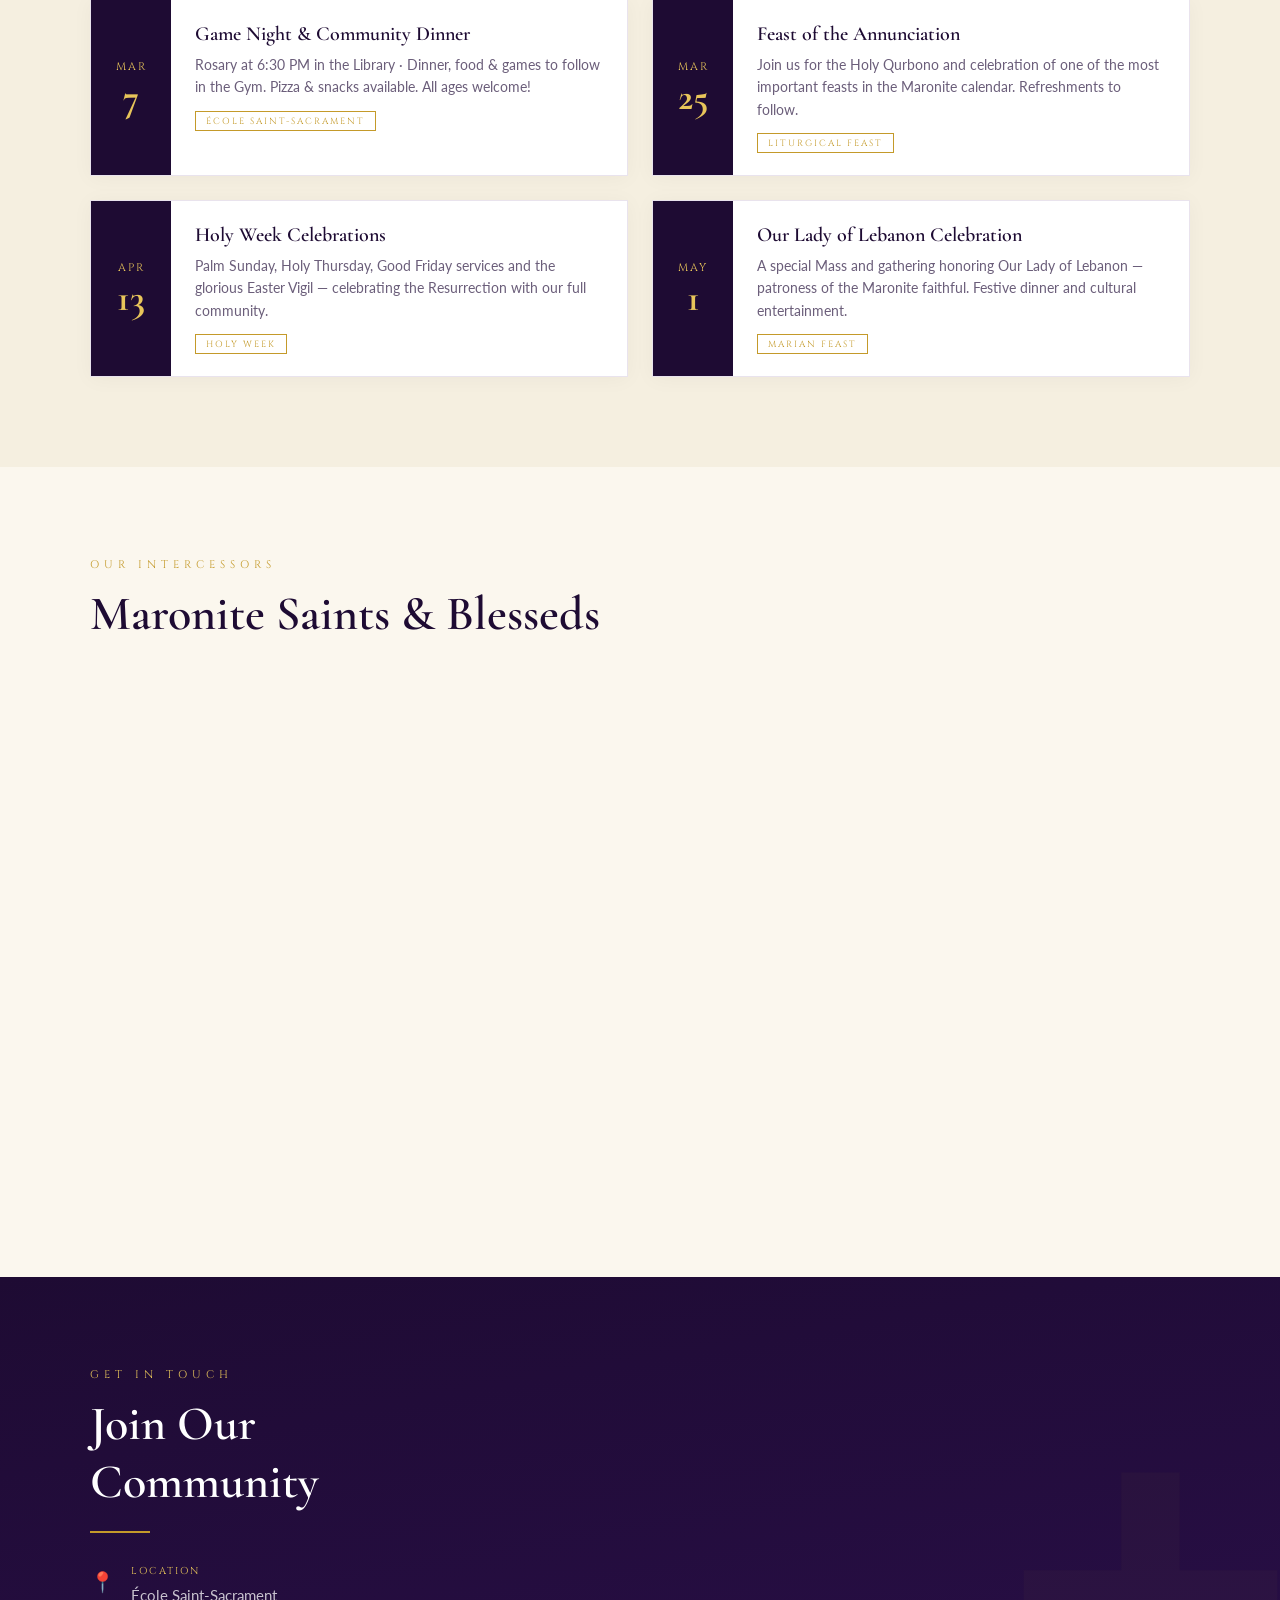
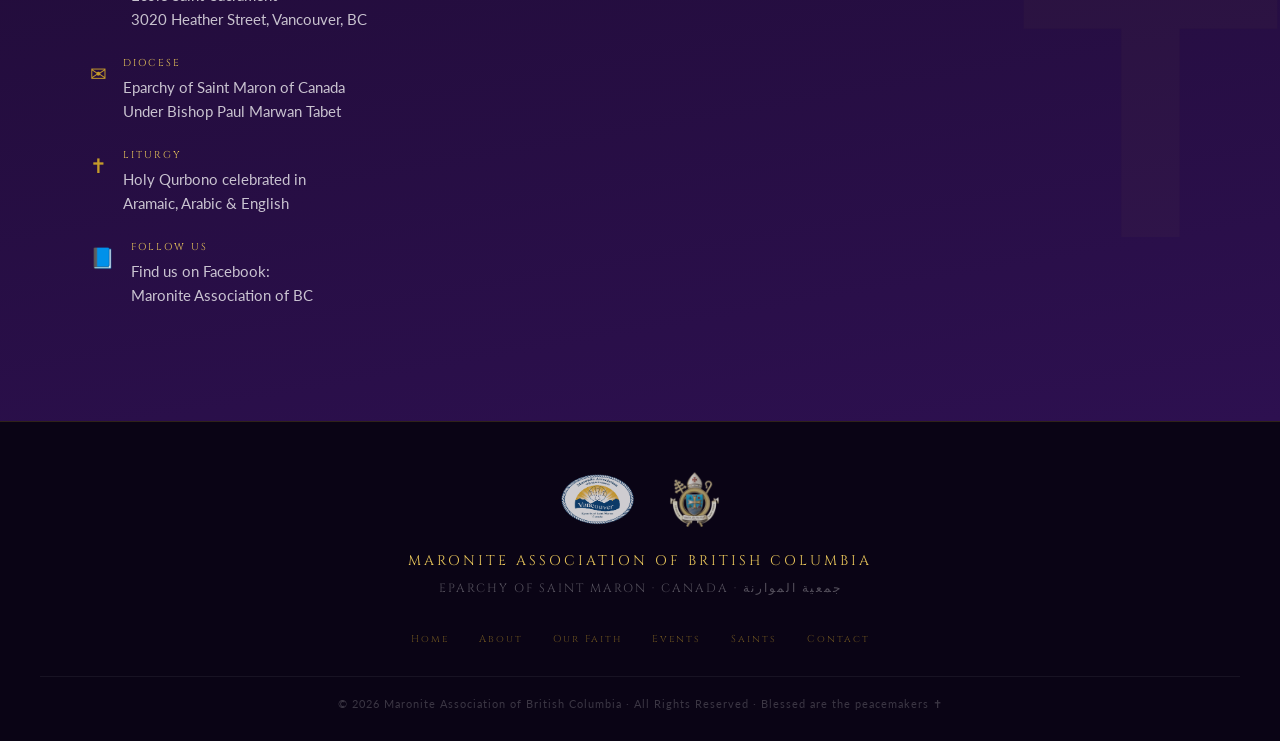
==== commit ad855fc8: "Mobile responsiveness + real saint photos" ====
--- a/index.html
+++ b/index.html
@@ -290,22 +290,108 @@
   gap: 80px;
   align-items: center;
 }
+
+/* Community image — elevated treatment */
 .about-image-wrap {
   position: relative;
-}
+  border-radius: 20px;
+}
+
+/* Outer decorative gold ring */
 .about-image-wrap::before {
   content: '';
   position: absolute;
-  top: -20px; left: -20px;
-  right: 20px; bottom: 20px;
-  border: 2px solid var(--gold);
-  opacity: 0.4;
+  top: -12px; left: -12px; right: -12px; bottom: -12px;
+  border-radius: 26px;
+  border: 1px solid rgba(196,154,42,0.45);
   pointer-events: none;
-}
-.about-image-wrap img {
+  z-index: 0;
+}
+
+/* Second inner accent line */
+.about-image-wrap::after {
+  content: '';
+  position: absolute;
+  top: -5px; left: -5px; right: -5px; bottom: -5px;
+  border-radius: 22px;
+  border: 1px solid rgba(196,154,42,0.18);
+  pointer-events: none;
+  z-index: 0;
+}
+
+/* The frame box that holds image + caption */
+.about-image-frame {
+  position: relative;
+  border-radius: 18px;
+  overflow: hidden;
+  box-shadow:
+    0 2px 0 rgba(196,154,42,0.5),
+    0 -2px 0 rgba(196,154,42,0.5),
+    0 20px 60px rgba(30,11,51,0.28),
+    0 4px 16px rgba(0,0,0,0.15);
+  z-index: 1;
+}
+
+.about-image-frame img {
   width: 100%;
   display: block;
-  filter: drop-shadow(0 10px 40px rgba(74,30,107,0.2));
+  border-radius: 18px 18px 0 0;
+  filter: brightness(0.97) contrast(1.04) saturate(0.95);
+  -webkit-filter: brightness(0.97) contrast(1.04) saturate(0.95);
+  transition: transform 0.6s ease, filter 0.6s ease;
+  -webkit-transition: -webkit-transform 0.6s ease, -webkit-filter 0.6s ease;
+  transition: transform 0.6s ease, filter 0.6s ease;
+}
+
+.about-image-wrap:hover .about-image-frame img {
+  transform: scale(1.015);
+  -webkit-transform: scale(1.015);
+  filter: brightness(1.02) contrast(1.04) saturate(1.0);
+  -webkit-filter: brightness(1.02) contrast(1.04) saturate(1.0);
+}
+
+/* Vignette overlay on image */
+.about-image-vignette {
+  position: absolute;
+  top: 0; left: 0; right: 0; bottom: 0;
+  border-radius: 18px 18px 0 0;
+  background:
+    radial-gradient(ellipse at center, transparent 55%, rgba(10,4,21,0.35) 100%);
+  pointer-events: none;
+}
+
+/* Caption bar at the bottom */
+.about-image-caption {
+  background: linear-gradient(135deg, var(--deep) 0%, #2D1050 100%);
+  border-top: 1px solid rgba(196,154,42,0.35);
+  padding: 14px 22px;
+  display: -webkit-flex; display: flex;
+  -webkit-align-items: center; align-items: center;
+  -webkit-justify-content: space-between; justify-content: space-between;
+  border-radius: 0 0 18px 18px;
+}
+.about-image-caption-left {
+  display: -webkit-flex; display: flex;
+  -webkit-flex-direction: column; flex-direction: column;
+  gap: 2px;
+}
+.about-image-caption-text {
+  font-family: 'Cinzel', serif;
+  font-size: 10px;
+  letter-spacing: 2.5px;
+  color: var(--gold2);
+}
+.about-image-caption-sub {
+  font-family: 'Cormorant Garamond', serif;
+  font-size: 13px;
+  font-style: italic;
+  color: rgba(255,255,255,0.55);
+  letter-spacing: 0.5px;
+}
+.about-image-caption-cross {
+  font-size: 22px;
+  color: rgba(196,154,42,0.5);
+  line-height: 1;
 }
 .about-text p {
   font-family: 'Lato', sans-serif;
@@ -759,7 +845,17 @@
   <div class="section-inner">
     <div class="about-grid">
       <div class="about-image-wrap reveal">
-        <img src="community.png" alt="Maronite Community Gathering" class="about-image">
+        <div class="about-image-frame">
+          <img src="community.png" alt="Maronite Community Gathering in Vancouver">
+          <div class="about-image-vignette"></div>
+          <div class="about-image-caption">
+            <div class="about-image-caption-left">
+              <span class="about-image-caption-text">OUR COMMUNITY · VANCOUVER, BC</span>
+              <span class="about-image-caption-sub">Gathered in faith, united in love</span>
+            </div>
+            <span class="about-image-caption-cross">✝</span>
+          </div>
+        </div>
       </div>
       <div class="about-text reveal">
         <p class="section-tag">WHO WE ARE</p>
